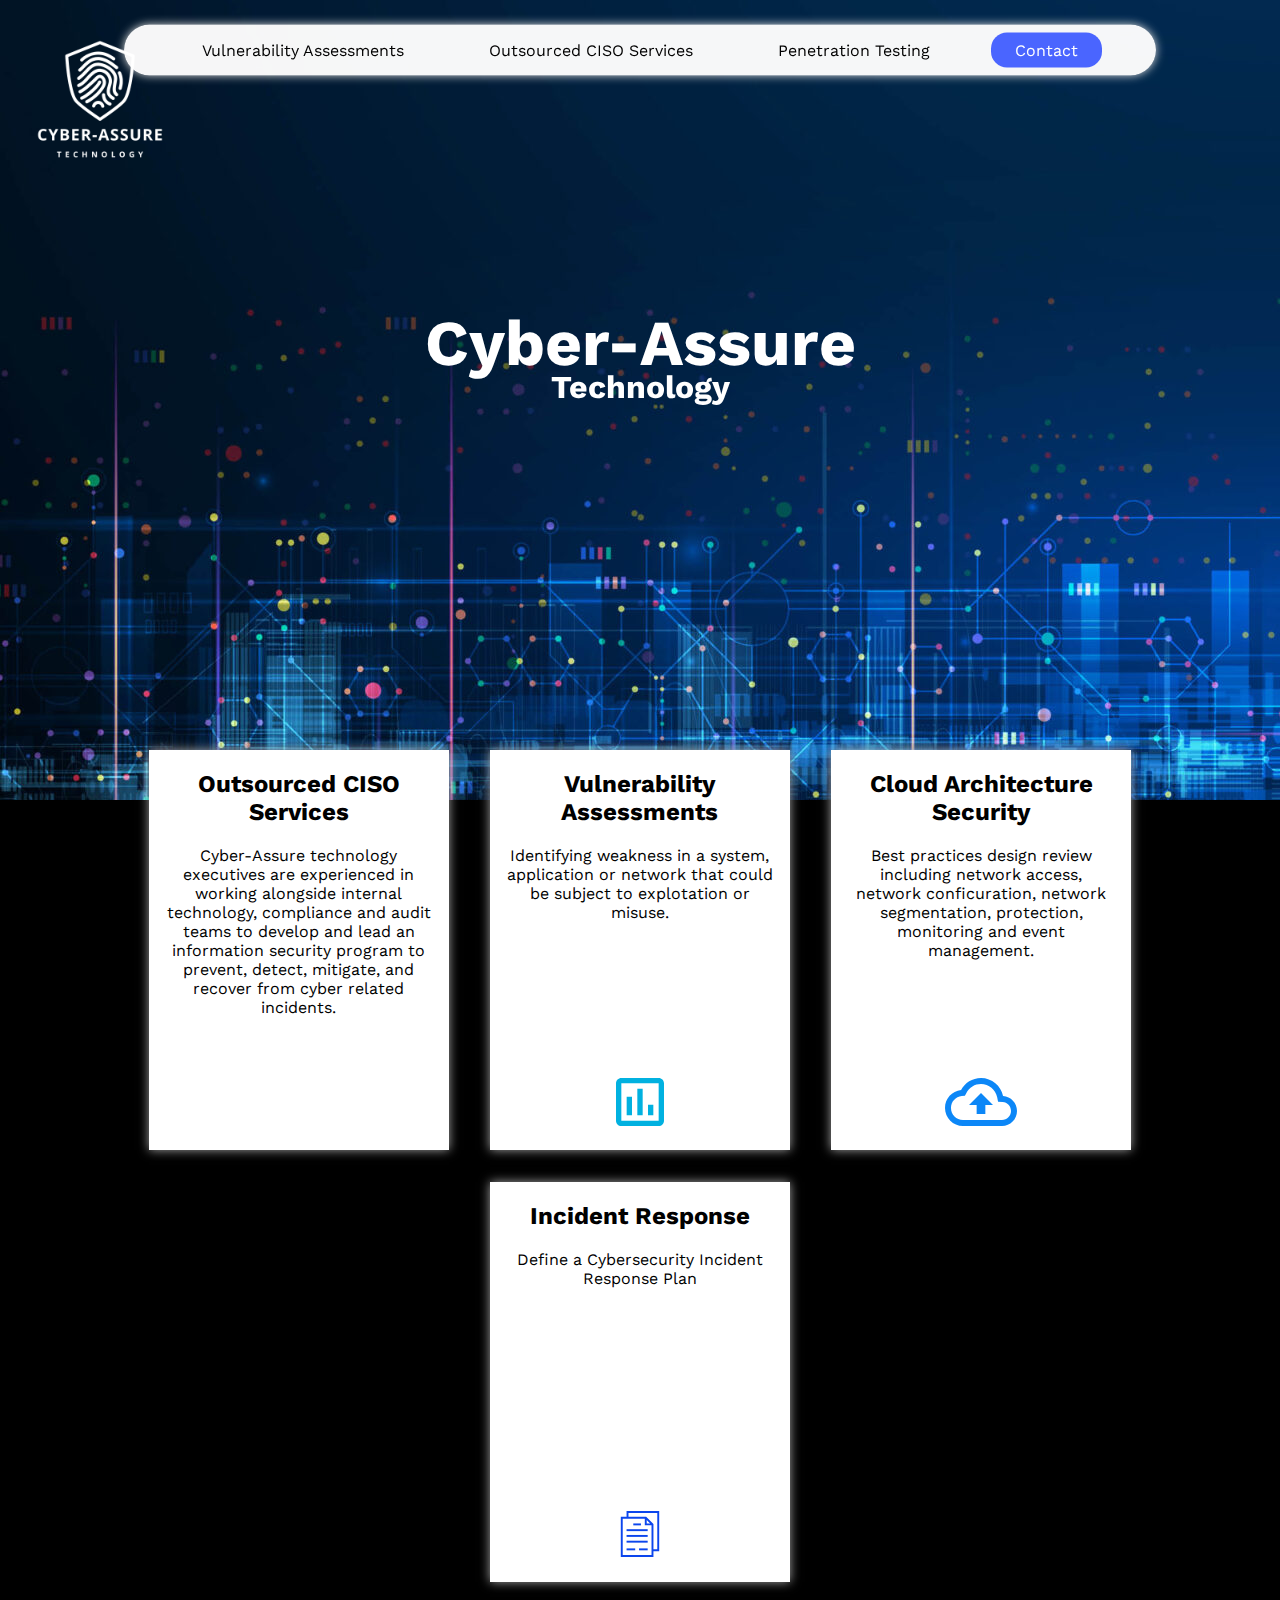
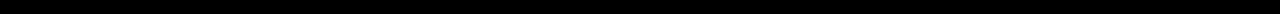
==== index.html @ 4eb6ff1c "commit" ====
<!DOCTYPE html>
<html>

<head>
    <meta charset="UTF-8">
    <title>Cyber-Assure</title>
    <link rel="stylesheet" href="css/stylesheet.css">
    <link rel="stylesheet" href="css/styles.css">

</head>


<body>
    <header>
        <nav>
            <li>Vulnerability Assessments</li>
            <li>Outsourced CISO Services</li>
            <li>Penetration Testing</li>
            <li class="colourButton">Contact</li>
        </nav>
    </header>

    <main>

        <div class="banner">
            <img id="logo" src="./images/calogo.png">
            <img src="./images/hero.jpg" alt="">
            <h1>Cyber-Assure</h1>
            <h2>Technology</h2>
        </div>

        <div class="cardsHolder">
            <div class="cards">

                <div class="card">
                    <div class="cardContent">
                        <h2>Outsourced CISO Services</h2>
                        <p>Cyber-Assure technology executives are experienced in working alongside internal
                            technology, compliance and audit teams to develop and
                            lead an information security program to prevent, detect, mitigate, and
                            recover from cyber related incidents.</p>
                    </div>
                </div>

                <div class="card">
                    <div class="cardContent">
                        <h2>Vulnerability Assessments</h2>
                        <p>Identifying weakness in a system,
                            application or network that could be subject
                            to explotation or misuse.</p>
                        <img src="./images/assessmentIcon.svg" alt="Assessment Icon">
                    </div>
                </div>

                <div class="card">
                    <div class="cardContent">
                        <h2>Cloud Architecture Security</h2>
                        <p>Best practices design review including network access, network conficuration,
                            network segmentation, protection, monitoring and event management.</p>
                        <img src="./images/cloudIcon.svg" alt="Assessment Icon">

                    </div>
                </div>

                <div class="card">
                    <div class="cardContent">
                        <h2>Incident Response</h2>
                        <p>Define a Cybersecurity Incident Response Plan </p>
                        <img src="./images/planIcon.svg">
                    </div>
                </div>

            </div>
        </div>
        </div>

    </main>

</body>


</html>
---- css/stylesheet.css ----
@import url('https://fonts.googleapis.com/css2?family=Work+Sans&display=swap');

body {
    font-family: 'Work Sans', sans-serif;
    margin: 0;
    width: 100%;
    background-color: black;
}

main{
    width: 100%;
}

header {
    width: 100%;
    text-align: center;
    position: fixed;
    top: 50px;
    left: 50%;
    transform: translate(-50%, -50%);
    z-index: 1;
}

header nav {
    margin: auto;
    width: 1000px;
    padding: 1em;
    border-radius: 2em;
    box-shadow: 0 0 10px #dadada;
    background-color: rgba(255, 255, 255, 0.965);
}

header nav li {
    list-style: none;
    display: inline;
    margin: 0 1em;
    padding: 0.5em 1.5em;
    border-radius: 1em;
}
---- css/styles.css ----
#logo {
    position: absolute;
    top: 0;
    left: 0;
    width: 200px;
    z-index: 1;
}

.colourButton {
    background-color: rgb(74, 101, 255);
    color: white;
}

.banner {
    height: 800px;
    width: 100%;
    overflow: hidden;
    position: relative;
    top: 0;
}

.banner picture {
    position: absolute;
    top: 0;
}

.banner h1 {
    z-index: 1;
    position: absolute;
    top: 300px;
    left: 50%;
    transform: translate(-50%, -50%);
    color: white;
    font-size: 4em;
}

.banner h2 {
    z-index: 1;
    position: absolute;
    top: 360px;
    left: 50%;
    transform: translate(-50%, -50%);
    color: white;
    font-size: 2em;
    letter-spacing: 0;
}

.cardsHolder {
    position: absolute;
    top: 750px;
    left: 0;
    width: 100%;
}

.cards {
    width: 80%;
    margin: auto;
    display: flex;
    flex-wrap: wrap;
}

.card {
    color: black;
    height: 400px;
    width: 300px;
    background-color: rgb(255, 255, 255);
    text-align: center;
    margin: auto;
    margin-bottom: 2em;
    box-shadow: 0 0 10px #a5a5a5;
    position: relative;
}

.cardContent {
    margin: 1em;
}

.cardContent img {
    height: 3em;
    position: absolute;
    bottom: 0;
    left: 50%;
    transform: translate(-50%, -50%);
}
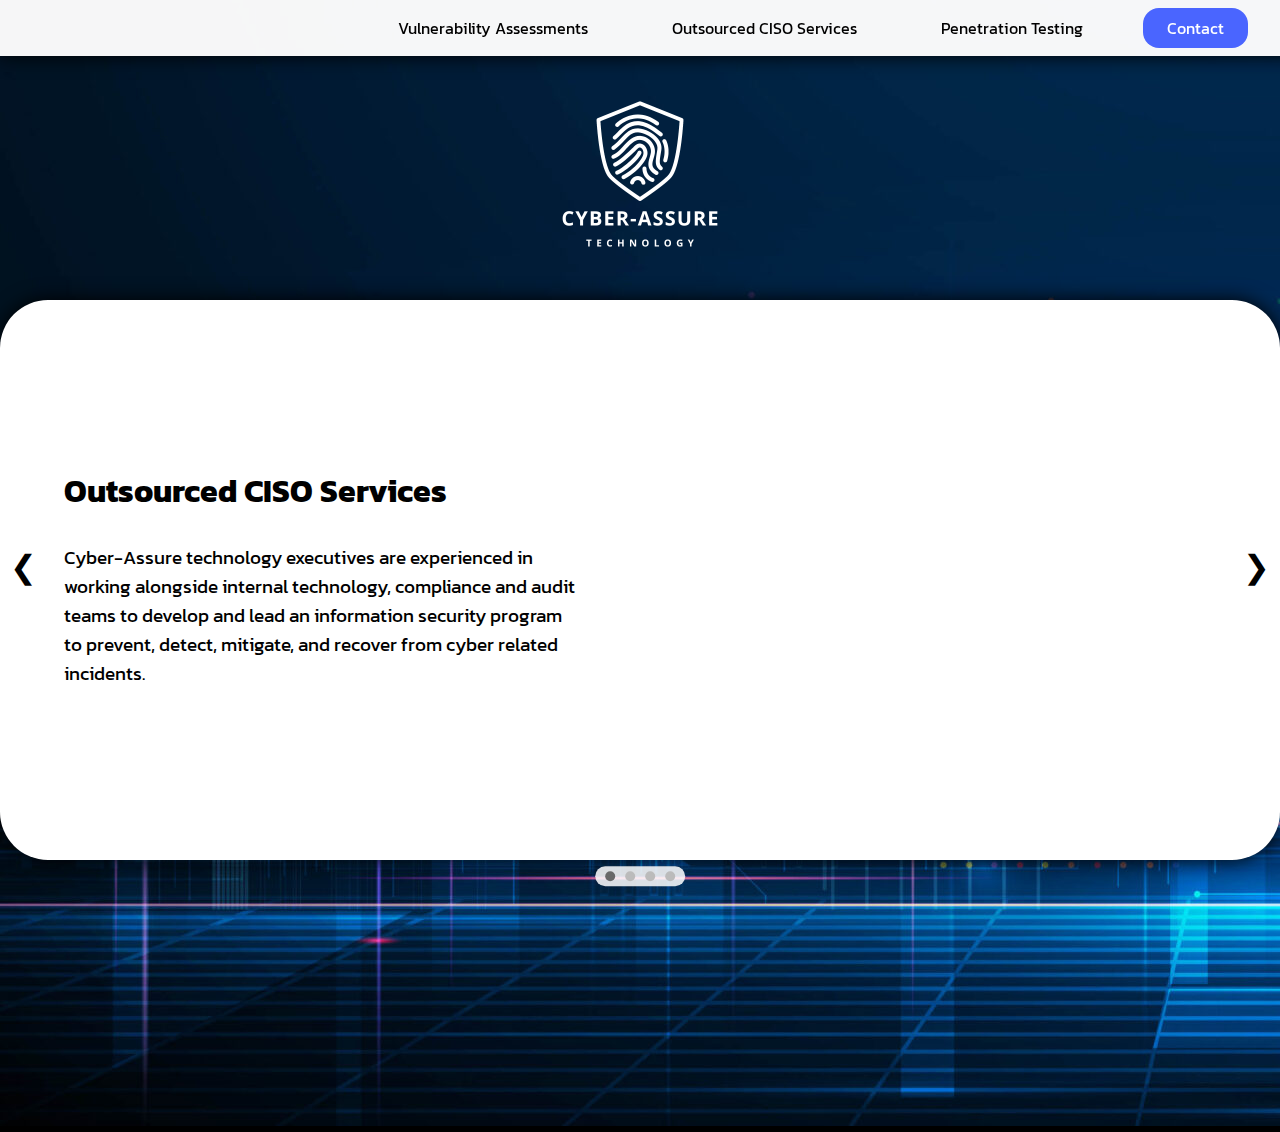
==== commit e08fad9a: "commit" ====
--- a/index.html
+++ b/index.html
@@ -25,38 +25,42 @@
         <div class="banner">
             <img id="logo" src="./images/calogo.png">
             <img src="./images/hero.jpg" alt="">
-            <h1>Cyber-Assure</h1>
-            <h2>Technology</h2>
         </div>
 
-        <div class="cardsHolder">
-            <div class="cards">
+        <div class="carosel">
+            <div class="cardsHolder">
+                <div class="card">
 
-                <div class="card">
                     <div class="cardContent">
-                        <h2>Outsourced CISO Services</h2>
-                        <p>Cyber-Assure technology executives are experienced in working alongside internal
-                            technology, compliance and audit teams to develop and
-                            lead an information security program to prevent, detect, mitigate, and
-                            recover from cyber related incidents.</p>
+                        <div class="text">
+                            <h2>Outsourced CISO Services</h2>
+                            <p>Cyber-Assure technology executives are experienced in working alongside internal
+                                technology, compliance and audit teams to develop and
+                                lead an information security program to prevent, detect, mitigate, and
+                                recover from cyber related incidents.</p>
+                        </div>
                     </div>
                 </div>
 
                 <div class="card">
                     <div class="cardContent">
-                        <h2>Vulnerability Assessments</h2>
-                        <p>Identifying weakness in a system,
-                            application or network that could be subject
-                            to explotation or misuse.</p>
+                        <div class="text">
+                            <h2>Vulnerability Assessments</h2>
+                            <p>Identifying weakness in a system,
+                                application or network that could be subject
+                                to explotation or misuse.</p>
+                        </div>
                         <img src="./images/assessmentIcon.svg" alt="Assessment Icon">
                     </div>
                 </div>
 
                 <div class="card">
                     <div class="cardContent">
-                        <h2>Cloud Architecture Security</h2>
-                        <p>Best practices design review including network access, network conficuration,
-                            network segmentation, protection, monitoring and event management.</p>
+                        <div class="text">
+                            <h2>Cloud Architecture Security</h2>
+                            <p>Best practices design review including network access, network conficuration,
+                                network segmentation, protection, monitoring and event management.</p>
+                        </div>
                         <img src="./images/cloudIcon.svg" alt="Assessment Icon">
 
                     </div>
@@ -64,18 +68,22 @@
 
                 <div class="card">
                     <div class="cardContent">
-                        <h2>Incident Response</h2>
-                        <p>Define a Cybersecurity Incident Response Plan </p>
+                        <div class="text">
+                            <h2>Incident Response</h2>
+                            <p>Define a Cybersecurity Incident Response Plan </p>
+                        </div>
                         <img src="./images/planIcon.svg">
                     </div>
                 </div>
+                <button onclick="changeCard(-1)" class="left">&#10094</button>
+                <button onclick="changeCard(1)" class="right">&#10095</button>
+                <div id="dots">
 
+                </div>
             </div>
         </div>
-        </div>
-
     </main>
-
+    <script src="./js/javascript.js"></script>
 </body>
 
 
--- a/css/stylesheet.css
+++ b/css/stylesheet.css
@@ -1,10 +1,11 @@
-@import url('https://fonts.googleapis.com/css2?family=Work+Sans&display=swap');
+@import url('https://fonts.googleapis.com/css2?family=Kanit&display=swap');
 
 body {
-    font-family: 'Work Sans', sans-serif;
+    font-family: 'Kanit', sans-serif;
     margin: 0;
     width: 100%;
     background-color: black;
+    overflow: hidden;
 }
 
 main{
@@ -13,20 +14,16 @@
 
 header {
     width: 100%;
-    text-align: center;
+    text-align: right;
     position: fixed;
-    top: 50px;
-    left: 50%;
-    transform: translate(-50%, -50%);
     z-index: 1;
 }
 
 header nav {
     margin: auto;
-    width: 1000px;
+    width: 100%;
     padding: 1em;
-    border-radius: 2em;
-    box-shadow: 0 0 10px #dadada;
+    box-shadow: 0 0 20px black;
     background-color: rgba(255, 255, 255, 0.965);
 }
 
--- a/css/styles.css
+++ b/css/styles.css
@@ -1,18 +1,20 @@
 #logo {
     position: absolute;
-    top: 0;
-    left: 0;
-    width: 200px;
+    top: 175px;
+    left: 50%;
+    transform: translate(-50%, -50%);
+    width: 250px;
     z-index: 1;
 }
 
 .colourButton {
     background-color: rgb(74, 101, 255);
     color: white;
+    margin-right: 3em;
 }
 
 .banner {
-    height: 800px;
+    height: 100%;
     width: 100%;
     overflow: hidden;
     position: relative;
@@ -45,40 +47,109 @@
     letter-spacing: 0;
 }
 
-.cardsHolder {
+.carosel {
     position: absolute;
-    top: 750px;
+    top: 300px;
     left: 0;
     width: 100%;
 }
 
-.cards {
-    width: 80%;
+.cardsHolder {
+    height: 35em;
+    width: 100%;
     margin: auto;
-    display: flex;
-    flex-wrap: wrap;
+    position: relative;
+}
+
+.carosel button {
+    position: absolute;
+    top: 30%;
+    padding: 80px 10px;
+    background-color: inherit;
+    border: 0;
+    transition: 0.1s;
+    font-size: 2em;
+}
+
+.carosel button:hover {
+    background-color: rgba(187, 187, 187, 0.5);
+}
+.carosel button:active {
+    background-color: rgba(105, 105, 105, 0.5);
+}
+
+.carosel button.left {
+    left: 0;
+}
+
+.carosel button.right {
+    right: 0;
 }
 
 .card {
     color: black;
-    height: 400px;
-    width: 300px;
     background-color: rgb(255, 255, 255);
-    text-align: center;
     margin: auto;
-    margin-bottom: 2em;
-    box-shadow: 0 0 10px #a5a5a5;
+    position: absolute;
+    width: 100%;
+    height: 100%;
+    transition: 1.5s;
+    opacity: 0;
+    border-radius: 3em;
+    box-shadow: 0 0 20px black;
+}
+
+.cardContent {
+    width: 100%;
+    height: 100%;
+    display: flex;
+}
+.cardContent .text {
+    width: 40%;
+    margin-left: 4em;
     position: relative;
 }
 
-.cardContent {
-    margin: 1em;
+.cardContent .text h2 {
+    position: absolute;
+    top: 25%;
+    font-size: 2em;
 }
 
-.cardContent img {
-    height: 3em;
+.cardContent .text p {
     position: absolute;
-    bottom: 0;
+    top: 40%;
+    font-size: 1.2em;
+}
+
+
+.cardContent img{
+    width: 40%;
+    margin: auto;
+    
+}
+.carosel #dots {
+    color: white;
+    display: flex;
+    background-color: rgba(255, 255, 255, 0.854);
+    padding: 0.3em;
+    border-radius: 2em;
+    width: 5em;
+    margin: auto;
+    position: absolute;
     left: 50%;
     transform: translate(-50%, -50%);
-}+    top: 36em;
+}
+
+.carosel .dot {
+    height: 10px;
+    width: 10px;
+    background-color: rgb(187, 187, 187);
+    border-radius: 50%;
+    display: inline-block;
+    margin: 0 0.5em;
+    transition: 1s;
+    margin: auto;
+  }
+
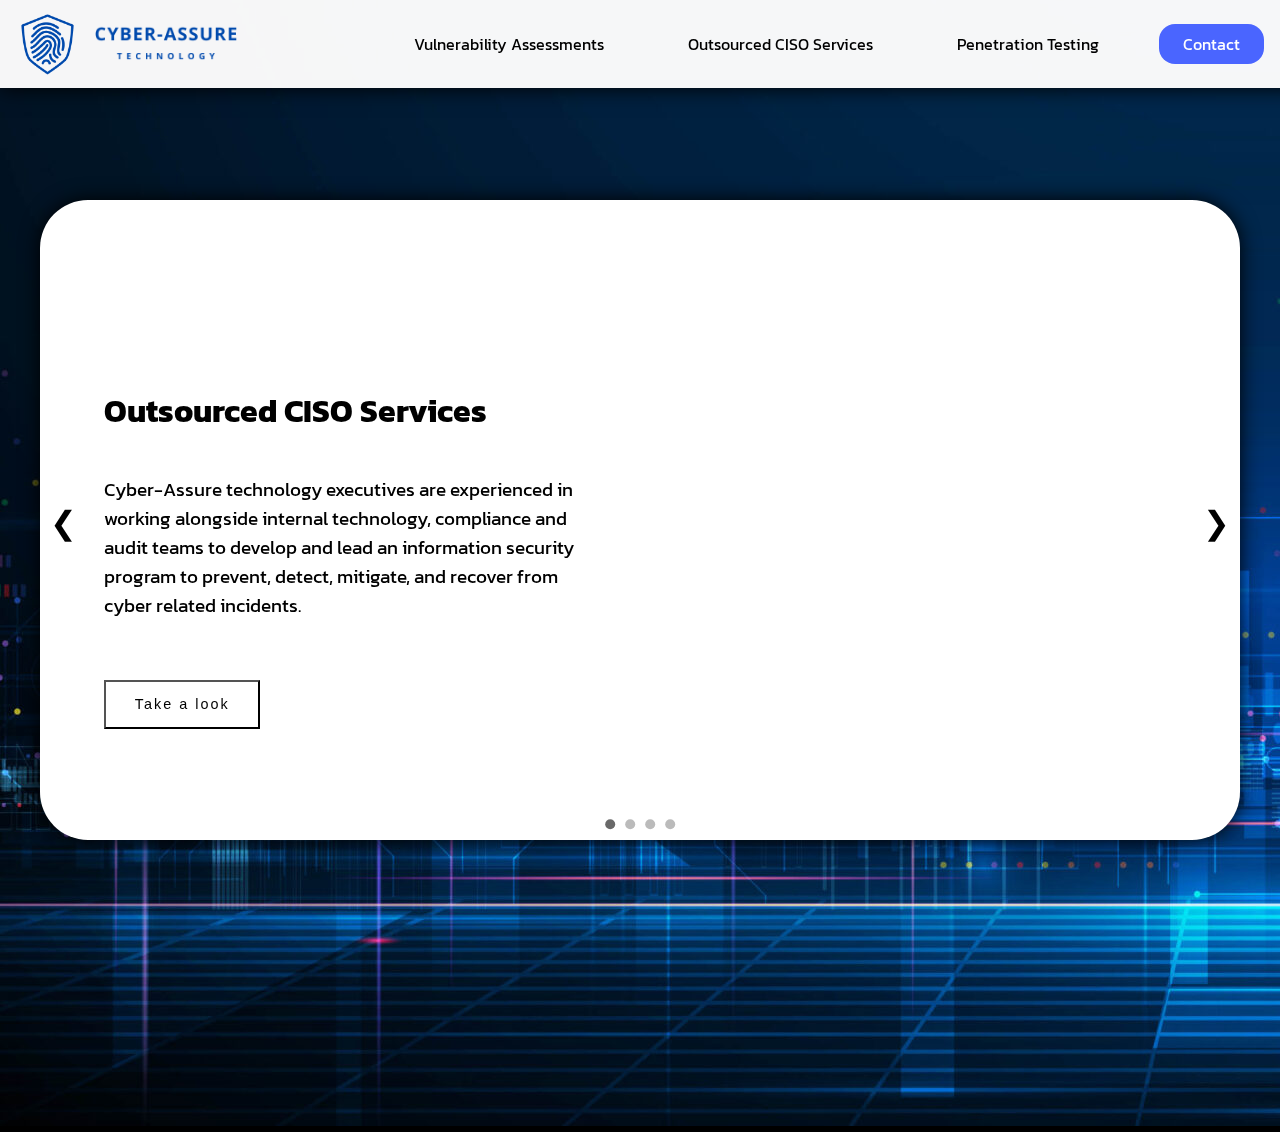
==== commit f0e598a1: "commit" ====
--- a/index.html
+++ b/index.html
@@ -16,14 +16,15 @@
             <li>Vulnerability Assessments</li>
             <li>Outsourced CISO Services</li>
             <li>Penetration Testing</li>
-            <li class="colourButton">Contact</li>
+            <li class="contactButton">Contact</li>
         </nav>
     </header>
 
     <main>
 
         <div class="banner">
-            <img id="logo" src="./images/calogo.png">
+            <img id="logoFingerprint" src="./images/cyber-ASSURE fingerprint.png">
+            <img id="logoText" src="./images/cyber-ASSURE text.png">
             <img src="./images/hero.jpg" alt="">
         </div>
 
@@ -38,6 +39,7 @@
                                 technology, compliance and audit teams to develop and
                                 lead an information security program to prevent, detect, mitigate, and
                                 recover from cyber related incidents.</p>
+                            <button>Take a look</button>
                         </div>
                     </div>
                 </div>
@@ -49,6 +51,7 @@
                             <p>Identifying weakness in a system,
                                 application or network that could be subject
                                 to explotation or misuse.</p>
+                            <button>Take a look</button>
                         </div>
                         <img src="./images/assessmentIcon.svg" alt="Assessment Icon">
                     </div>
@@ -60,6 +63,7 @@
                             <h2>Cloud Architecture Security</h2>
                             <p>Best practices design review including network access, network conficuration,
                                 network segmentation, protection, monitoring and event management.</p>
+                            <button>Take a look</button>
                         </div>
                         <img src="./images/cloudIcon.svg" alt="Assessment Icon">
 
@@ -71,6 +75,7 @@
                         <div class="text">
                             <h2>Incident Response</h2>
                             <p>Define a Cybersecurity Incident Response Plan </p>
+                            <button>Take a look</button>
                         </div>
                         <img src="./images/planIcon.svg">
                     </div>
--- a/css/stylesheet.css
+++ b/css/stylesheet.css
@@ -22,7 +22,7 @@
 header nav {
     margin: auto;
     width: 100%;
-    padding: 1em;
+    padding: 2em;
     box-shadow: 0 0 20px black;
     background-color: rgba(255, 255, 255, 0.965);
 }
--- a/css/styles.css
+++ b/css/styles.css
@@ -1,13 +1,21 @@
-#logo {
+#logoFingerprint, #logoText {
     position: absolute;
-    top: 175px;
-    left: 50%;
-    transform: translate(-50%, -50%);
-    width: 250px;
+    top: 5px;
     z-index: 1;
 }
 
-.colourButton {
+#logoFingerprint {
+    left: 10px;
+    width: 75px;
+}
+
+#logoText {
+    left: 95px;
+    width: 150px;
+    top: 25px
+}
+
+.contactButton {
     background-color: rgb(74, 101, 255);
     color: white;
     margin-right: 3em;
@@ -49,21 +57,23 @@
 
 .carosel {
     position: absolute;
-    top: 300px;
+    top: 200px;
     left: 0;
     width: 100%;
 }
 
 .cardsHolder {
-    height: 35em;
+    height: 40em;
     width: 100%;
+    max-width: 1200px;
     margin: auto;
     position: relative;
 }
 
-.carosel button {
+.carosel .left, .right {
+    z-index: 1;
     position: absolute;
-    top: 30%;
+    top: 35%;
     padding: 80px 10px;
     background-color: inherit;
     border: 0;
@@ -104,6 +114,7 @@
     height: 100%;
     display: flex;
 }
+
 .cardContent .text {
     width: 40%;
     margin-left: 4em;
@@ -122,16 +133,30 @@
     font-size: 1.2em;
 }
 
+.cardContent .text button {
+    position: absolute;
+    top: 75%;
+    padding: 1em 2em;
+    background-color: inherit;
+    letter-spacing: 2px;
+    font-size: 0.9em;
+}
+
+
+.cardContent .text button:hover {
+    background-color: rgb(74, 101, 255);
+    color: white;
+    cursor: pointer;
+}
 
 .cardContent img{
-    width: 40%;
+    width: 20%;
     margin: auto;
     
 }
 .carosel #dots {
     color: white;
     display: flex;
-    background-color: rgba(255, 255, 255, 0.854);
     padding: 0.3em;
     border-radius: 2em;
     width: 5em;
@@ -139,7 +164,8 @@
     position: absolute;
     left: 50%;
     transform: translate(-50%, -50%);
-    top: 36em;
+    top: 39em;
+    z-index: 1;
 }
 
 .carosel .dot {
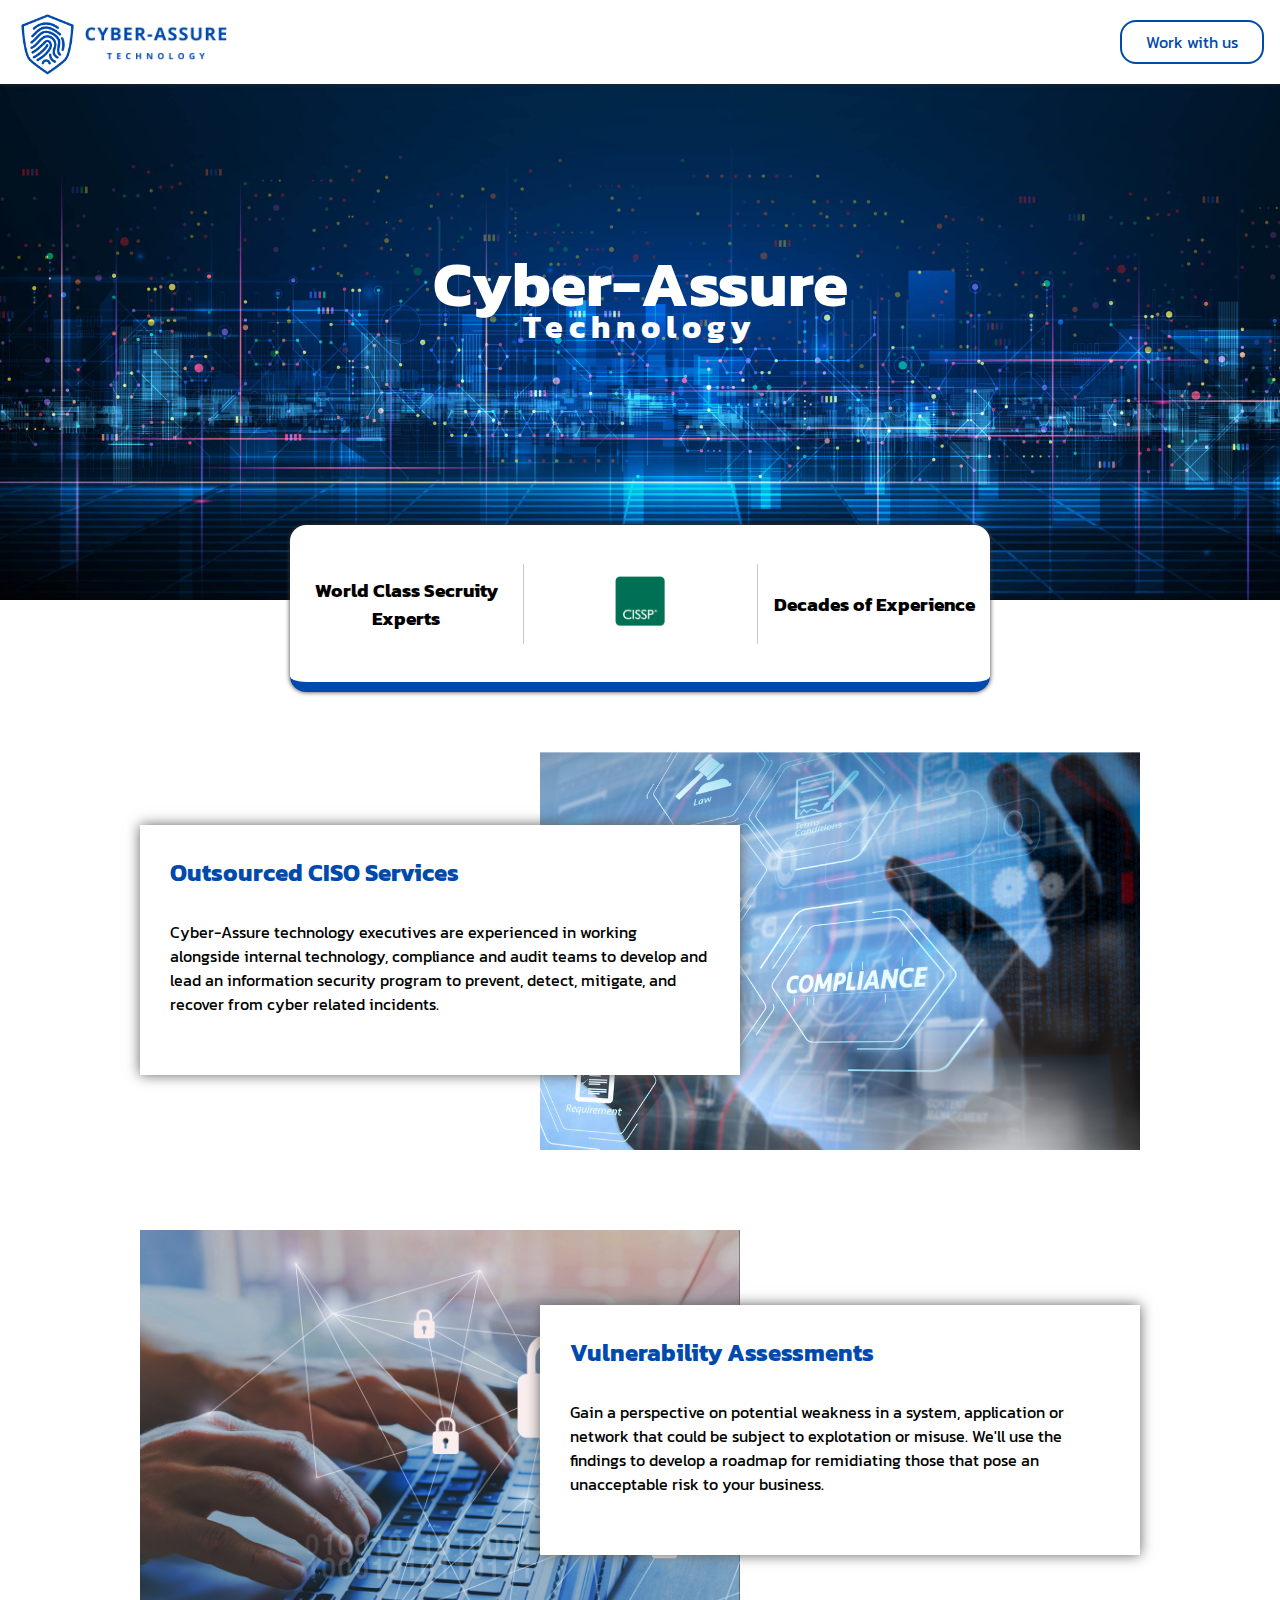
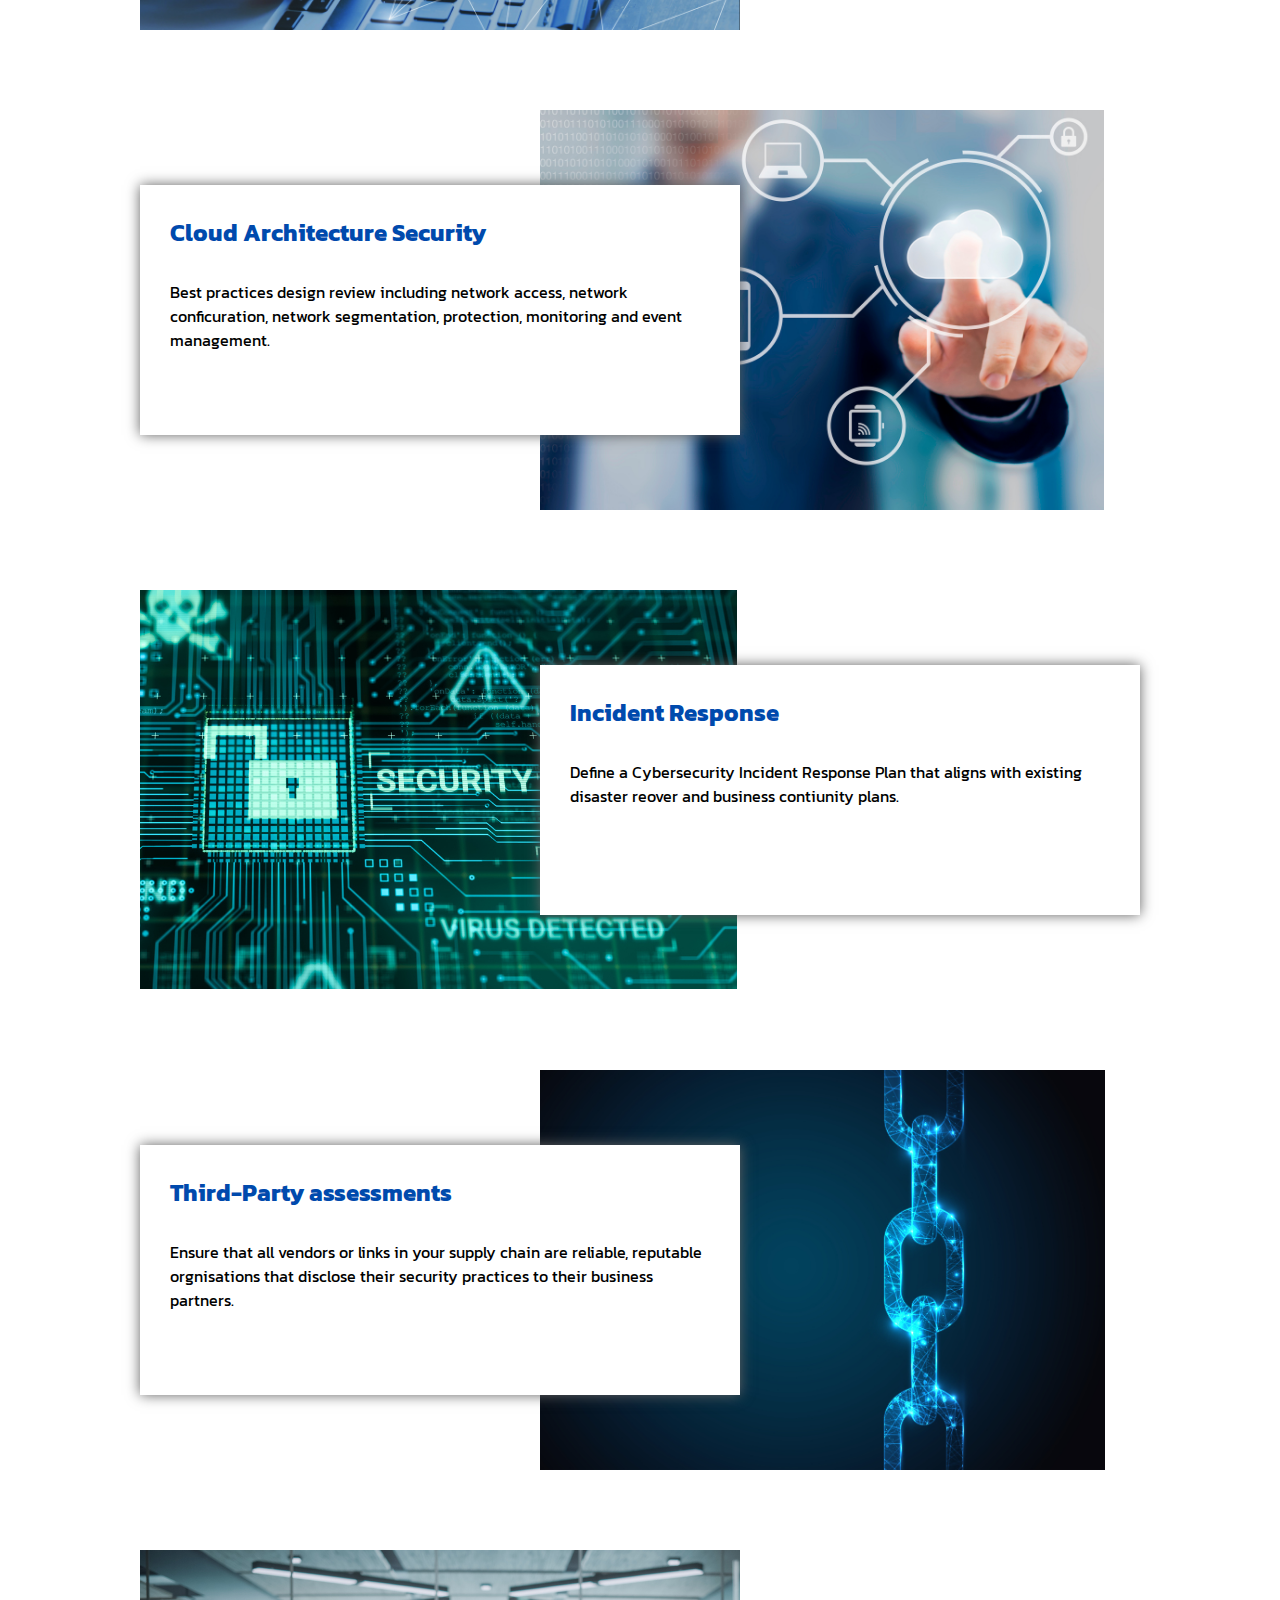
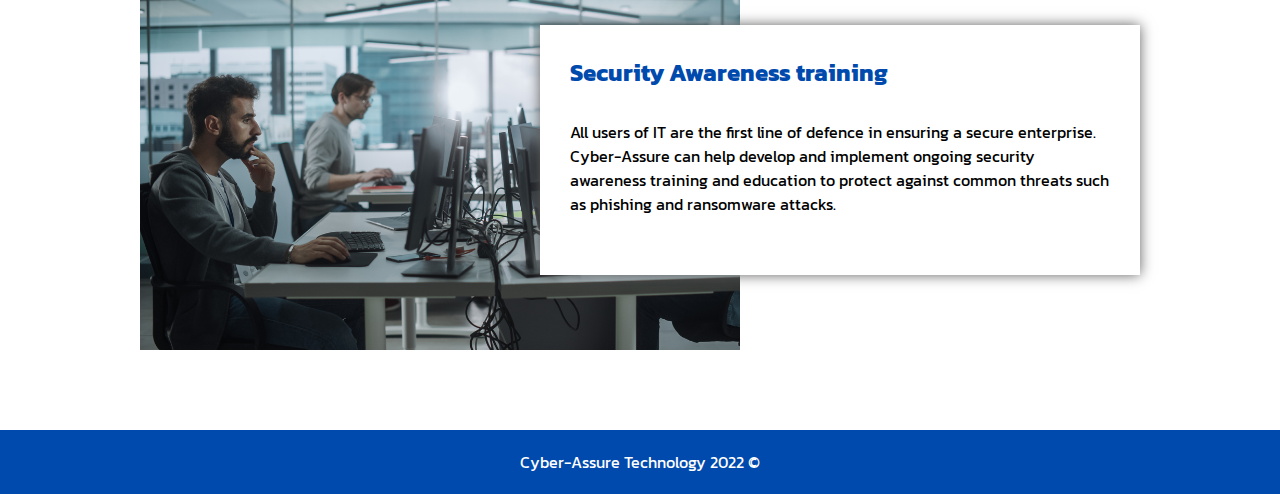
==== commit 724890b0: "commit" ====
--- a/index.html
+++ b/index.html
@@ -3,92 +3,144 @@
 
 <head>
     <meta charset="UTF-8">
-    <title>Cyber-Assure</title>
+    <title>Cyber-Assure Technology</title>
     <link rel="stylesheet" href="css/stylesheet.css">
     <link rel="stylesheet" href="css/styles.css">
-
+    <meta name="viewport" content="width=device-width, initial-scale=1.0">
 </head>
 
 
 <body>
     <header>
-        <nav>
-            <li>Vulnerability Assessments</li>
-            <li>Outsourced CISO Services</li>
-            <li>Penetration Testing</li>
-            <li class="contactButton">Contact</li>
+        <nav id="siteNav">
+            <li class="contactButton"><a href="contact.html">Work with us</a></li>
         </nav>
+        <a href="index.html"><img id="logoFingerprint" src="./images/logos/cyber-ASSURE fingerprint blue.png"></a>
+        <a href="index.html"><img id="logoText" src="./images/logos/cyber-ASSURE text blue.png"></a>
     </header>
 
     <main>
 
         <div class="banner">
-            <img id="logoFingerprint" src="./images/cyber-ASSURE fingerprint.png">
-            <img id="logoText" src="./images/cyber-ASSURE text.png">
-            <img src="./images/hero.jpg" alt="">
+            <img src="./images/hero.jpg">
+            <h1>Cyber-Assure</h1>
+            <h2>Technology</h2>   
+
+      
         </div>
+        
+           <div class="qualifications">
+                <div class="qual"><h3>World Class Secruity Experts</h2></div>
+                <div class="borderLine"></div>
+                <div class="qual">
+                    <img src="./images/logos/isc2_cissp2.png">
+                </div>  
+                <div class="borderLine"></div>
+                <div class="qual"><h3>Decades of Experience</h2></div>
+              
+            </div>
 
-        <div class="carosel">
-            <div class="cardsHolder">
-                <div class="card">
+        <div class="cardsHolder">
+            <div class="card">
 
-                    <div class="cardContent">
-                        <div class="text">
-                            <h2>Outsourced CISO Services</h2>
-                            <p>Cyber-Assure technology executives are experienced in working alongside internal
-                                technology, compliance and audit teams to develop and
-                                lead an information security program to prevent, detect, mitigate, and
-                                recover from cyber related incidents.</p>
-                            <button>Take a look</button>
-                        </div>
+                <div class="cardContent">
+                    <div class="textLeft">
+                        <h2>Outsourced CISO Services</h2>
+                        <p>Cyber-Assure technology executives are experienced in working alongside internal
+                            technology, compliance and audit teams to develop and
+                            lead an information security program to prevent, detect, mitigate, and
+                            recover from cyber related incidents.</p>
+                        <!-- <nav><a href="./index.html">Take a look</a></nav> -->
+                    </div>
+                    <div class="imgHolderRight">
+                        <img src="./images/OutsourceCISO.jpg">
                     </div>
                 </div>
+            </div>
 
-                <div class="card">
-                    <div class="cardContent">
-                        <div class="text">
-                            <h2>Vulnerability Assessments</h2>
-                            <p>Identifying weakness in a system,
-                                application or network that could be subject
-                                to explotation or misuse.</p>
-                            <button>Take a look</button>
-                        </div>
-                        <img src="./images/assessmentIcon.svg" alt="Assessment Icon">
+            <div class="card">
+                <div class="cardContent">
+                    <div class="textRight">
+                        <h2>Vulnerability Assessments</h2>
+                        <p>Gain a perspective on potential weakness in a system, application or network that could be
+                            subject
+                            to explotation or misuse. We'll use the findings to develop a roadmap for remidiating those
+                            that
+                            pose an unacceptable risk to your business. </p>
+                        <!-- <nav><a href="./index.html">Take a look</a></nav> -->
+                    </div>
+                    <div class="imgHolderLeft">
+                        <img src="./images/VunrabilityAssessments.jpg" alt="Assessment Icon">
                     </div>
                 </div>
+            </div>
 
-                <div class="card">
-                    <div class="cardContent">
-                        <div class="text">
-                            <h2>Cloud Architecture Security</h2>
-                            <p>Best practices design review including network access, network conficuration,
-                                network segmentation, protection, monitoring and event management.</p>
-                            <button>Take a look</button>
-                        </div>
-                        <img src="./images/cloudIcon.svg" alt="Assessment Icon">
+            <div class="card">
+                <div class="cardContent">
+                    <div class="textLeft">
+                        <h2>Cloud Architecture Security</h2>
+                        <p>Best practices design review including network access, network conficuration,
+                            network segmentation, protection, monitoring and event management.</p>
+                        <!-- <nav><a href="./index.html">Take a look</a></nav> -->
+                    </div>
+                    <div class="imgHolderRight">
+                        <img src="./images/CloudSecurity.jpg" alt="Assessment Icon">
+                    </div>
 
+
+                </div>
+            </div>
+
+            <div class="card">
+                <div class="cardContent">
+                    <div class="textRight">
+                        <h2>Incident Response</h2>
+                        <p>Define a Cybersecurity Incident Response Plan that aligns with existing
+                            disaster reover and business contiunity plans.</p>
+                        <!-- <nav><a href="./index.html">Take a look</a></nav> -->
                     </div>
+                    <div class="imgHolderLeft">
+                        <img src="./images/IncidentResponse.jpg">
+                    </div>
+
                 </div>
+            </div>
 
-                <div class="card">
-                    <div class="cardContent">
-                        <div class="text">
-                            <h2>Incident Response</h2>
-                            <p>Define a Cybersecurity Incident Response Plan </p>
-                            <button>Take a look</button>
-                        </div>
-                        <img src="./images/planIcon.svg">
+            <div class="card">
+                <div class="cardContent">
+                    <div class="textLeft">
+                        <h2>Third-Party assessments</h2>
+                        <p>Ensure that all vendors or links in your supply chain are reliable,
+                            reputable orgnisations that disclose their security practices to their business partners.
+                        </p>
+                        <!-- <nav><a href="./index.html">Take a look</a></nav> -->
                     </div>
+                    <div class="imgHolderRight">
+
+                        <img src="./images/ThirdParty.jpg">
+                    </div>
+
                 </div>
-                <button onclick="changeCard(-1)" class="left">&#10094</button>
-                <button onclick="changeCard(1)" class="right">&#10095</button>
-                <div id="dots">
+            </div>
 
+            <div class="card">
+                <div class="cardContent">
+                    <div class="textRight">
+                        <h2>Security Awareness training</h2>
+                        <p>All users of IT are the first line of defence in ensuring a secure enterprise.
+                            Cyber-Assure can help develop and implement ongoing security awareness training and
+                            education to protect against common threats such as phishing and ransomware attacks.</p>
+                        <!-- <nav><a href="./index.html">Take a look</a></nav> -->
+                    </div>
+                    <div class="imgHolderLeft">
+                        <img src="./images/SecurityAwareness.jpg">
+                    </div>
                 </div>
             </div>
         </div>
     </main>
-    <script src="./js/javascript.js"></script>
+<footer>Cyber-Assure Technology 2022 &copy </footer>
+    
 </body>
 
 
--- a/css/stylesheet.css
+++ b/css/stylesheet.css
@@ -1,30 +1,36 @@
 @import url('https://fonts.googleapis.com/css2?family=Kanit&display=swap');
+
+html{
+    margin: 0;
+    overflow-x: hidden;
+}
 
 body {
     font-family: 'Kanit', sans-serif;
     margin: 0;
     width: 100%;
-    background-color: black;
-    overflow: hidden;
+    height: 100%;
+    background-color: rgb(255, 255, 255);
 }
 
 main{
-    width: 100%;
+    width: 100%;   
 }
 
 header {
     width: 100%;
     text-align: right;
     position: fixed;
-    z-index: 1;
+    top: 0;
+    z-index: 2;
+    background-color: white;
+    color: #004AAD;
 }
 
 header nav {
-    margin: auto;
     width: 100%;
-    padding: 2em;
-    box-shadow: 0 0 20px black;
-    background-color: rgba(255, 255, 255, 0.965);
+    box-shadow: 0 0 5px rgb(41, 41, 41);
+    padding: 30px 0;
 }
 
 header nav li {
@@ -35,3 +41,23 @@
     border-radius: 1em;
 }
 
+nav a {
+    color: inherit;
+    text-decoration: none; 
+    position: relative;
+}
+
+nav a:after {
+    content: "";
+    position: absolute;
+    height: 3px;
+    width: 0;
+    left: 0;
+    bottom: -10px;
+    transition: 0.3s;
+    background-color: #004AAD;
+}
+
+ nav a:hover:after { 
+    width: 100%
+}
--- a/css/styles.css
+++ b/css/styles.css
@@ -1,7 +1,12 @@
-#logoFingerprint, #logoText {
+#logoFingerprint,
+#logoText {
     position: absolute;
     top: 5px;
     z-index: 1;
+}
+
+#navButton {
+    display: none;
 }
 
 #logoFingerprint {
@@ -10,172 +15,306 @@
 }
 
 #logoText {
-    left: 95px;
+    left: 85px;
     width: 150px;
     top: 25px
 }
 
 .contactButton {
-    background-color: rgb(74, 101, 255);
+    background-color: white;
+    color: #004AAD;
+    border: 2px solid #004AAD;
+    transition: 0.5s;
+}
+
+.contactButton:hover {
+    background-color: #004AAD;
     color: white;
-    margin-right: 3em;
+    cursor: pointer;
+}
+
+.contactButton a::after {
+    height: 0;
+    width: 0;
+    left: 0;
+    bottom: 0;
 }
 
 .banner {
+    height: 600px;
+    width: 100%;
+    overflow: hidden;
+    top: 50px;
+}
+
+.banner img {
     height: 100%;
-    width: 100%;
-    overflow: hidden;
-    position: relative;
-    top: 0;
-}
-
-.banner picture {
-    position: absolute;
-    top: 0;
-}
+    min-width: 100%;
+}
+
 
 .banner h1 {
+    z-index: 1;
+    position: absolute;
+    top: 240px;
+    left: 50%;
+    transform: translate(-50%, -50%);
+    color: white;
+    font-size: 4em;
+    text-align: center;
+    width: 100%;
+}
+
+.banner h2 {
     z-index: 1;
     position: absolute;
     top: 300px;
     left: 50%;
     transform: translate(-50%, -50%);
     color: white;
-    font-size: 4em;
-}
-
-.banner h2 {
-    z-index: 1;
-    position: absolute;
-    top: 360px;
+    font-size: 2em;
+    letter-spacing: 6px;
+    text-align: center;
+    width: 100%;
+}
+
+.qualifications {
+    width: 700px;
+    border-radius: 1em;
+    box-shadow: 0 0 5px rgb(55, 55, 55);
+    position: absolute;
+    top: 525px;
     left: 50%;
-    transform: translate(-50%, -50%);
+    transform: translate(-50%);
+    display: flex;
+    background-color: white;
+    text-align: center;
+    z-index: 1;
+    border-bottom: #004AAD 10px solid;
+}
+
+.qual {
+    width: 33%;
+    margin: auto;
+    padding: 2em 0;
+}
+
+.qual img {
+    width: 50px;
+}
+
+.borderLine {
+    border-right: 1px solid rgb(199, 199, 199);
+    height: 5em;
+    margin: auto;
+}
+
+.cardsHolder {
+    position: relative;
+    width: 70%;
+    min-width: 1200px;
+    margin: auto;
+    margin-top: 150px;
+}
+
+.card {
+    height: 400px;
+    overflow: hidden;
+    margin: 5em;
+    padding: 0 20px
+}
+
+.cardContent {
+    position: relative;
+    width: 100%;
+    height: 100%;
+}
+
+.cardContent .textLeft,
+.cardsHolder .textRight {
+    position: absolute;
+    background-color: white;
+    z-index: 1;
+    width: 60%;
+    margin: 75px 0;
+    height: 250px;
+    box-shadow: 0 0 0.8em rgb(98, 98, 98);
+}
+
+.cardsHolder .textLeft {
+    left: 0;
+}
+
+.cardsHolder .textRight {
+    right: 0;
+}
+
+.cardContent h2,
+.cardContent p {
+    margin: 30px;
+    padding: 0;
+}
+
+.cardContent h2 {
+    color: #004AAD;
+}
+
+.cardContent .imgHolderRight,
+.cardsHolder .imgHolderLeft {
+    position: absolute;
+    overflow: hidden;
+    top: 0;
+    width: 60%;
+    height: 100%;
+}
+
+.cardsHolder .imgHolderLeft {
+    left: 0;
+}
+
+.cardContent .imgHolderRight {
+    right: 0;
+}
+
+.imgHolderRight img,
+.imgHolderLeft img {
+    height: 100%;
+}
+
+footer {
+    width: 100%;
+    background-color: #004AAD;
+    padding: 20px 0;
     color: white;
-    font-size: 2em;
-    letter-spacing: 0;
-}
-
-.carosel {
-    position: absolute;
-    top: 200px;
-    left: 0;
-    width: 100%;
-}
-
-.cardsHolder {
-    height: 40em;
-    width: 100%;
-    max-width: 1200px;
-    margin: auto;
-    position: relative;
-}
-
-.carosel .left, .right {
-    z-index: 1;
-    position: absolute;
-    top: 35%;
-    padding: 80px 10px;
-    background-color: inherit;
-    border: 0;
-    transition: 0.1s;
-    font-size: 2em;
-}
-
-.carosel button:hover {
-    background-color: rgba(187, 187, 187, 0.5);
-}
-.carosel button:active {
-    background-color: rgba(105, 105, 105, 0.5);
-}
-
-.carosel button.left {
-    left: 0;
-}
-
-.carosel button.right {
-    right: 0;
-}
-
-.card {
-    color: black;
-    background-color: rgb(255, 255, 255);
-    margin: auto;
-    position: absolute;
-    width: 100%;
-    height: 100%;
-    transition: 1.5s;
-    opacity: 0;
-    border-radius: 3em;
-    box-shadow: 0 0 20px black;
-}
-
-.cardContent {
-    width: 100%;
-    height: 100%;
-    display: flex;
-}
-
-.cardContent .text {
-    width: 40%;
-    margin-left: 4em;
-    position: relative;
-}
-
-.cardContent .text h2 {
-    position: absolute;
-    top: 25%;
-    font-size: 2em;
-}
-
-.cardContent .text p {
-    position: absolute;
-    top: 40%;
-    font-size: 1.2em;
-}
-
-.cardContent .text button {
-    position: absolute;
-    top: 75%;
-    padding: 1em 2em;
-    background-color: inherit;
-    letter-spacing: 2px;
-    font-size: 0.9em;
-}
-
-
-.cardContent .text button:hover {
-    background-color: rgb(74, 101, 255);
-    color: white;
-    cursor: pointer;
-}
-
-.cardContent img{
-    width: 20%;
-    margin: auto;
+    text-align: center;
+}
+
+
+@media screen and (max-width: 1200px) {
+    header nav {
+        padding: 20px;
+    }
+
+    #logoFingerprint,
+    #logoText {
+        position: absolute;
+        top: 0;
+        z-index: 1;
+    }
+
+    #logoFingerprint {
+        left: 5px;
+        width: 50px;
+        top: 5px;
+    }
     
-}
-.carosel #dots {
-    color: white;
-    display: flex;
-    padding: 0.3em;
-    border-radius: 2em;
-    width: 5em;
-    margin: auto;
-    position: absolute;
-    left: 50%;
-    transform: translate(-50%, -50%);
-    top: 39em;
-    z-index: 1;
-}
-
-.carosel .dot {
-    height: 10px;
-    width: 10px;
-    background-color: rgb(187, 187, 187);
-    border-radius: 50%;
-    display: inline-block;
-    margin: 0 0.5em;
-    transition: 1s;
-    margin: auto;
-  }
-
+    #logoText {
+        left: 55px;
+        width: 120px;
+        top: 17px
+    }
+
+    .contactButton {
+        background-color: white;
+        color: #004AAD;
+        border: 2px solid #004AAD;
+        margin-right: 30px;
+        font-size: 1em;
+    }
+
+    .banner {
+        height: 400px;
+    }
+
+    .banner h1 {
+        font-size: 3em;
+        top: 150px
+    }
+
+    .banner h2 {
+        font-size: 1.5em;
+        top: 200px;
+    }
+
+    .qualifications {
+        width: 250px;
+        top: 280px;
+        font-size: 0.8em;
+        height: auto;
+        display: block;
+    }
+
+    .qual {
+        padding: 1em 0;
+        width: 100%;
+    }
+
+    .borderLine {
+        border: none;
+        border-top: 1px solid rgb(199, 199, 199);
+        height: 1px;
+        width: 50%
+    }
+
+    .cardsHolder {
+        width: 100%;
+        min-width: 0;
+        margin-top: 140px;
+    }
+
+    .card {
+        margin: 0;
+        height: 500px;
+        width: 100%;
+        padding: 1.5em 0;
+        height: auto;
+    }
+
+    .cardContent {
+        width: 90%;
+        margin: auto;
+        box-shadow: 0 0 15px rgb(239, 239, 239);
+    }
+
+    .cardContent h2,
+    .cardContent p {
+        padding: 20px;
+        margin: 0;
+    }
+
+    .cardContent .textLeft,
+    .cardsHolder .textRight {
+        position: relative;
+        width: 100%;
+        margin: 0;
+        box-shadow: 0 0 0 rgb(98, 98, 98);
+        height: auto;
+    }
+
+    .cardContent .imgHolderRight,
+    .cardsHolder .imgHolderLeft {
+        position: relative;
+        width: 100%;
+        margin: auto;
+        height: 400px;
+        bottom: 0;
+    }
+
+    .imgHolderRight img,
+    .imgHolderLeft img {
+        width: 100%;
+        height: auto;
+        position: absolute;
+        bottom: 0;
+        left: 0;
+    }
+}
+
+
+@media screen and (max-width: 800px) {
+
+    .cardContent .imgHolderRight,
+    .cardsHolder .imgHolderLeft {
+        height: 200px;
+    }
+}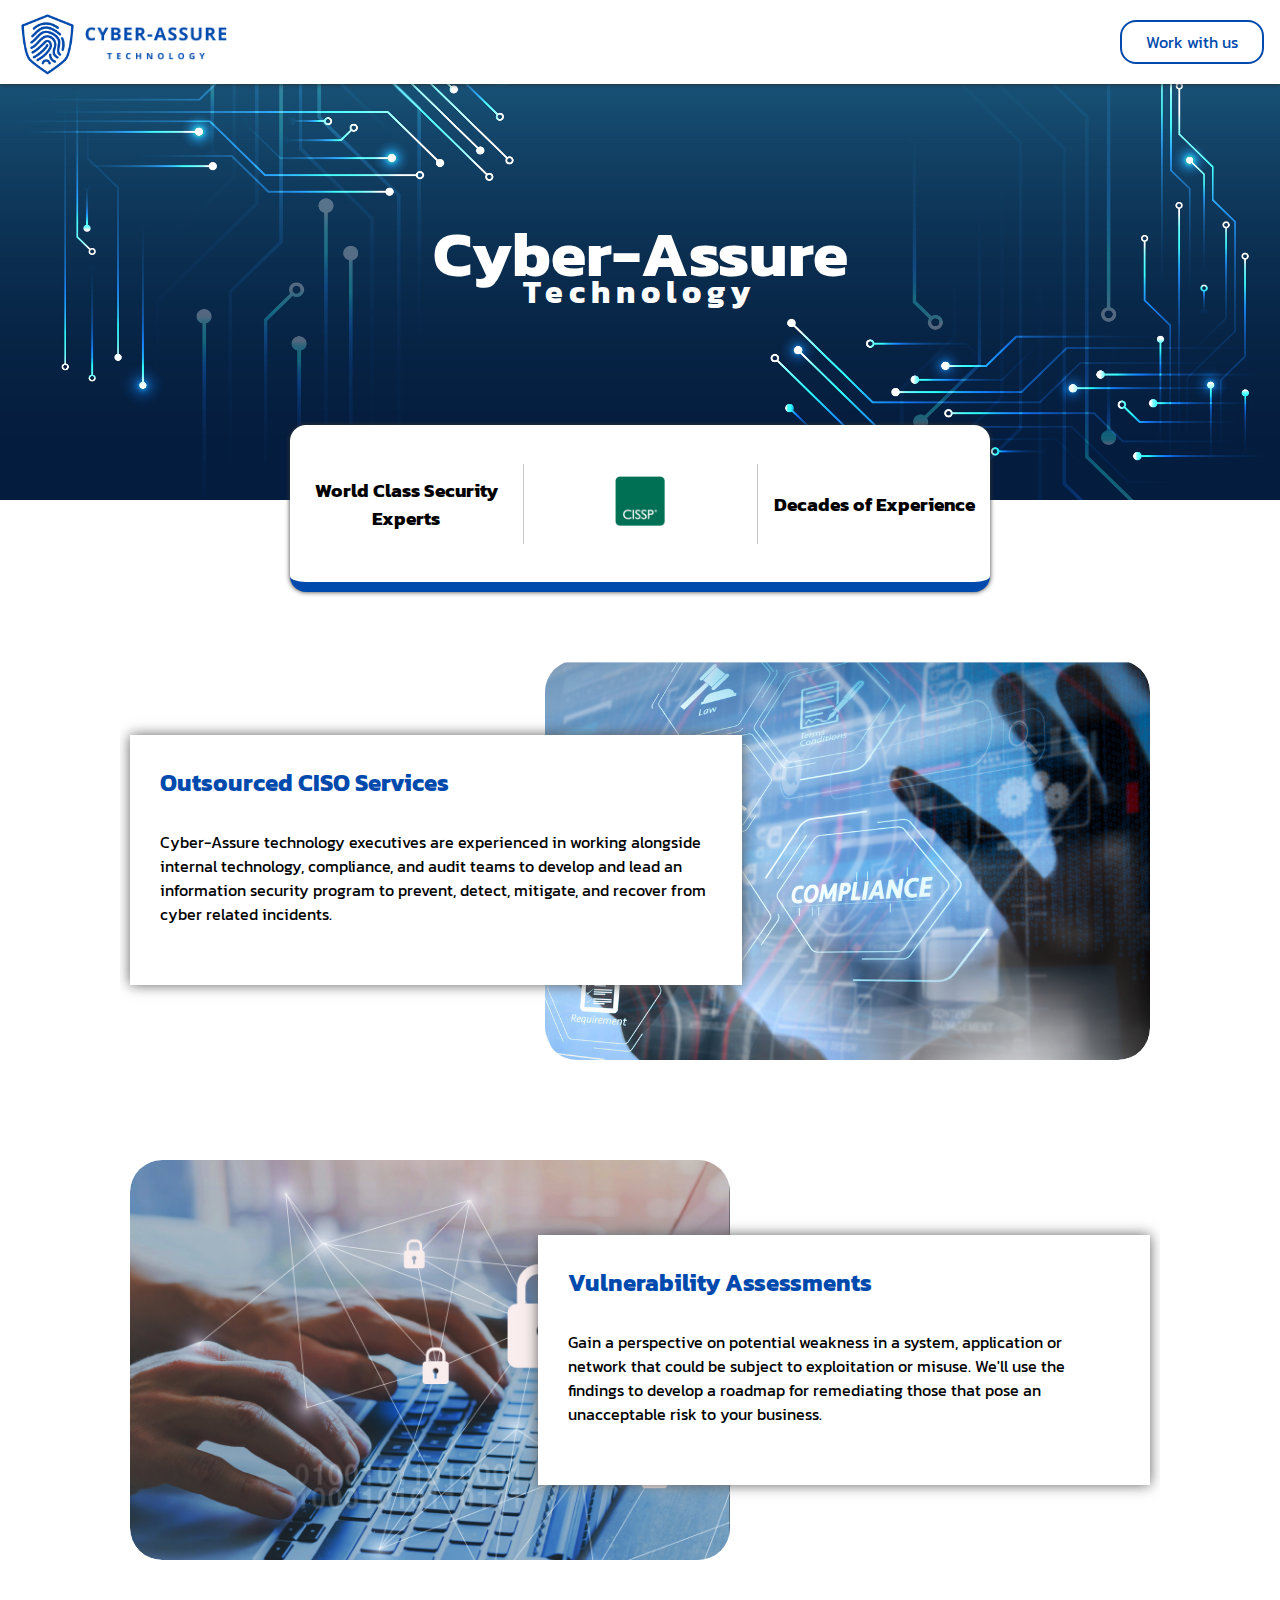
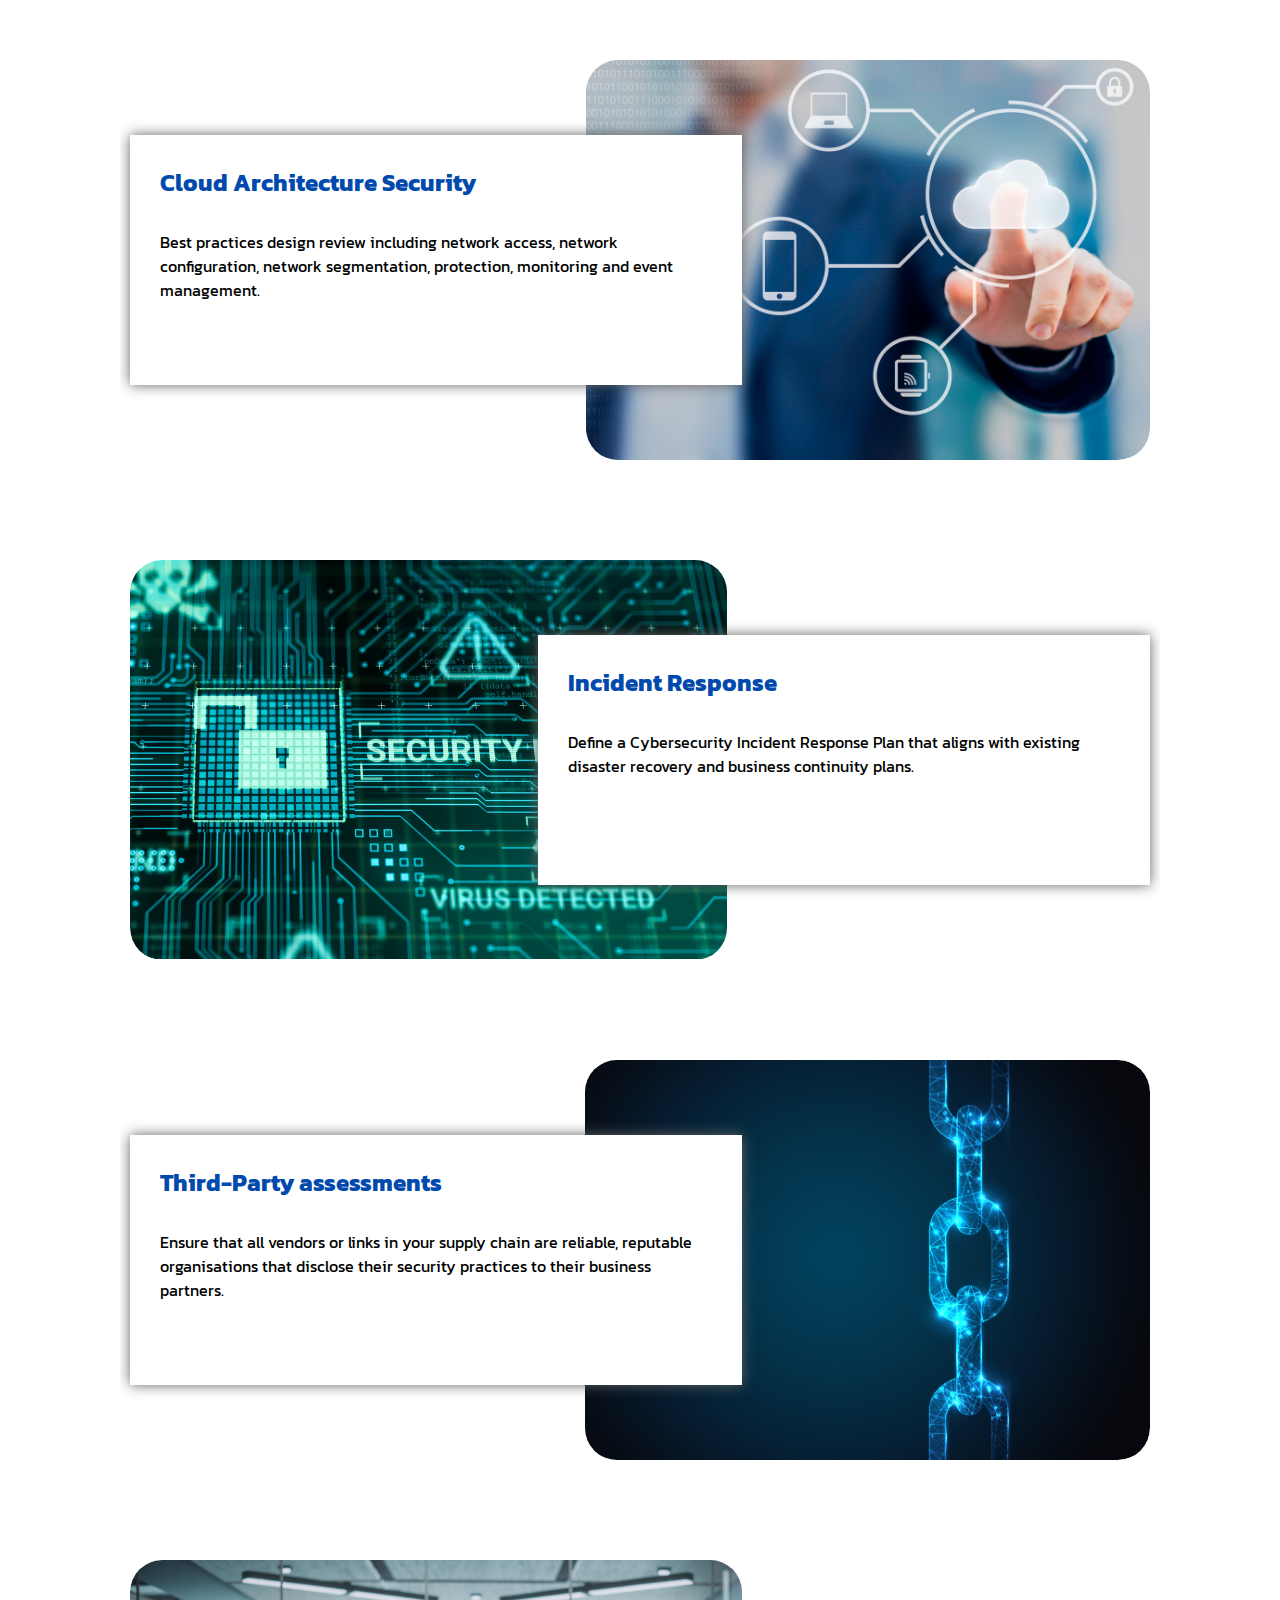
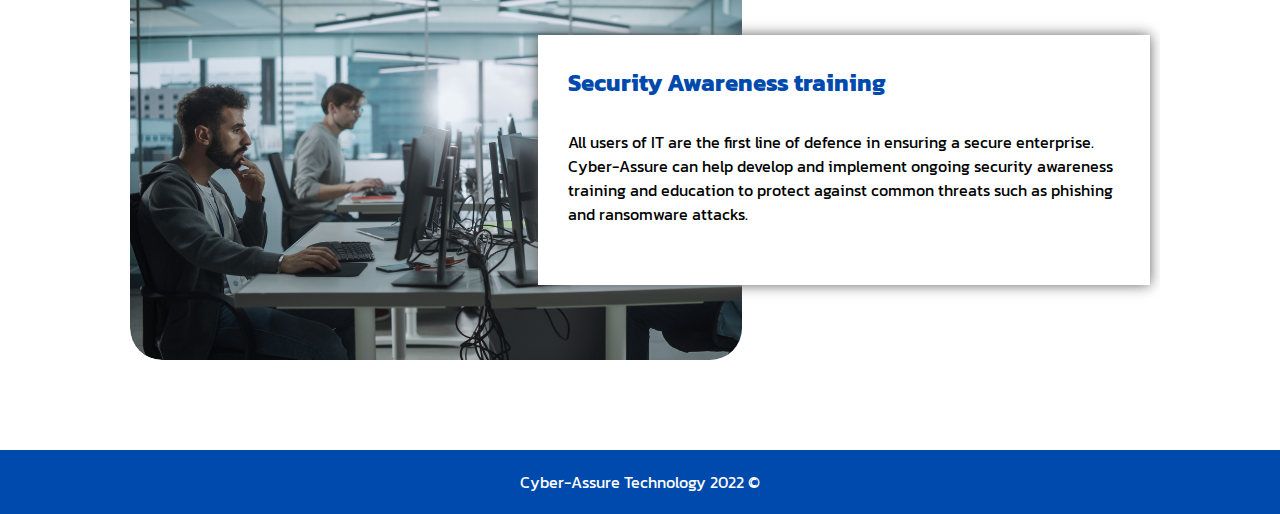
==== commit 31f01bc6: "commit" ====
--- a/index.html
+++ b/index.html
@@ -4,11 +4,11 @@
 <head>
     <meta charset="UTF-8">
     <title>Cyber-Assure Technology</title>
+    <link rel="icon" type="image/x-icon" href="/images/favicon.ico">
     <link rel="stylesheet" href="css/stylesheet.css">
     <link rel="stylesheet" href="css/styles.css">
     <meta name="viewport" content="width=device-width, initial-scale=1.0">
 </head>
-
 
 <body>
     <header>
@@ -30,7 +30,7 @@
         </div>
         
            <div class="qualifications">
-                <div class="qual"><h3>World Class Secruity Experts</h2></div>
+                <div class="qual"><h3>World Class Security Experts</h2></div>
                 <div class="borderLine"></div>
                 <div class="qual">
                     <img src="./images/logos/isc2_cissp2.png">
@@ -47,7 +47,7 @@
                     <div class="textLeft">
                         <h2>Outsourced CISO Services</h2>
                         <p>Cyber-Assure technology executives are experienced in working alongside internal
-                            technology, compliance and audit teams to develop and
+                            technology, compliance, and audit teams to develop and
                             lead an information security program to prevent, detect, mitigate, and
                             recover from cyber related incidents.</p>
                         <!-- <nav><a href="./index.html">Take a look</a></nav> -->
@@ -64,7 +64,7 @@
                         <h2>Vulnerability Assessments</h2>
                         <p>Gain a perspective on potential weakness in a system, application or network that could be
                             subject
-                            to explotation or misuse. We'll use the findings to develop a roadmap for remidiating those
+                            to exploitation or misuse. We'll use the findings to develop a roadmap for remediating those
                             that
                             pose an unacceptable risk to your business. </p>
                         <!-- <nav><a href="./index.html">Take a look</a></nav> -->
@@ -79,14 +79,13 @@
                 <div class="cardContent">
                     <div class="textLeft">
                         <h2>Cloud Architecture Security</h2>
-                        <p>Best practices design review including network access, network conficuration,
+                        <p>Best practices design review including network access, network configuration,
                             network segmentation, protection, monitoring and event management.</p>
                         <!-- <nav><a href="./index.html">Take a look</a></nav> -->
                     </div>
                     <div class="imgHolderRight">
                         <img src="./images/CloudSecurity.jpg" alt="Assessment Icon">
                     </div>
-
 
                 </div>
             </div>
@@ -96,7 +95,7 @@
                     <div class="textRight">
                         <h2>Incident Response</h2>
                         <p>Define a Cybersecurity Incident Response Plan that aligns with existing
-                            disaster reover and business contiunity plans.</p>
+                            disaster recovery and business continuity plans.</p>
                         <!-- <nav><a href="./index.html">Take a look</a></nav> -->
                     </div>
                     <div class="imgHolderLeft">
@@ -111,7 +110,7 @@
                     <div class="textLeft">
                         <h2>Third-Party assessments</h2>
                         <p>Ensure that all vendors or links in your supply chain are reliable,
-                            reputable orgnisations that disclose their security practices to their business partners.
+                            reputable organisations that disclose their security practices to their business partners.
                         </p>
                         <!-- <nav><a href="./index.html">Take a look</a></nav> -->
                     </div>
@@ -119,7 +118,7 @@
 
                         <img src="./images/ThirdParty.jpg">
                     </div>
-
+	
                 </div>
             </div>
 
@@ -143,5 +142,5 @@
     
 </body>
 
+</html>
 
-</html>--- a/css/styles.css
+++ b/css/styles.css
@@ -41,7 +41,7 @@
 }
 
 .banner {
-    height: 600px;
+    height: 500px;
     width: 100%;
     overflow: hidden;
     top: 50px;
@@ -56,7 +56,7 @@
 .banner h1 {
     z-index: 1;
     position: absolute;
-    top: 240px;
+    top: 210px;
     left: 50%;
     transform: translate(-50%, -50%);
     color: white;
@@ -68,7 +68,7 @@
 .banner h2 {
     z-index: 1;
     position: absolute;
-    top: 300px;
+    top: 265px;
     left: 50%;
     transform: translate(-50%, -50%);
     color: white;
@@ -76,6 +76,18 @@
     letter-spacing: 6px;
     text-align: center;
     width: 100%;
+}
+
+.banner p {
+    z-index: 1;
+    position: absolute;
+    top: 380px;
+    left: 50%;
+    transform: translate(-50%, -50%);
+    color: white;
+    text-align: center;
+    width: 100%;
+    font-size: 1.5em;
 }
 
 .qualifications {
@@ -83,7 +95,7 @@
     border-radius: 1em;
     box-shadow: 0 0 5px rgb(55, 55, 55);
     position: absolute;
-    top: 525px;
+    top: 425px;
     left: 50%;
     transform: translate(-50%);
     display: flex;
@@ -121,7 +133,7 @@
     height: 400px;
     overflow: hidden;
     margin: 5em;
-    padding: 0 20px
+    padding: 10px;
 }
 
 .cardContent {
@@ -162,10 +174,12 @@
 .cardContent .imgHolderRight,
 .cardsHolder .imgHolderLeft {
     position: absolute;
-    overflow: hidden;
     top: 0;
     width: 60%;
     height: 100%;
+    overflow: hidden;
+    border-radius: 2em;
+
 }
 
 .cardsHolder .imgHolderLeft {
@@ -179,6 +193,12 @@
 .imgHolderRight img,
 .imgHolderLeft img {
     height: 100%;
+    border-radius: 2em;
+}
+
+.imgHolderRight img {
+    right: 0;
+    float: right;
 }
 
 footer {
@@ -264,7 +284,6 @@
 
     .card {
         margin: 0;
-        height: 500px;
         width: 100%;
         padding: 1.5em 0;
         height: auto;
@@ -274,6 +293,8 @@
         width: 90%;
         margin: auto;
         box-shadow: 0 0 15px rgb(239, 239, 239);
+        text-align: center;
+        border-radius: 2em;
     }
 
     .cardContent h2,
@@ -282,6 +303,15 @@
         margin: 0;
     }
 
+    .cardContent h2 {
+        font-size: 1.7em;
+        padding-bottom: 10px;
+    }
+
+    .cardContent p {
+        font-size: 1.2em;
+    }
+
     .cardContent .textLeft,
     .cardsHolder .textRight {
         position: relative;
@@ -298,6 +328,8 @@
         margin: auto;
         height: 400px;
         bottom: 0;
+        border-radius: 2em;
+        margin-top: 10px;
     }
 
     .imgHolderRight img,
@@ -305,8 +337,9 @@
         width: 100%;
         height: auto;
         position: absolute;
-        bottom: 0;
+        top: 0;
         left: 0;
+        border-radius: 2em;
     }
 }
 
@@ -315,6 +348,6 @@
 
     .cardContent .imgHolderRight,
     .cardsHolder .imgHolderLeft {
-        height: 200px;
+        height: 190px;
     }
 }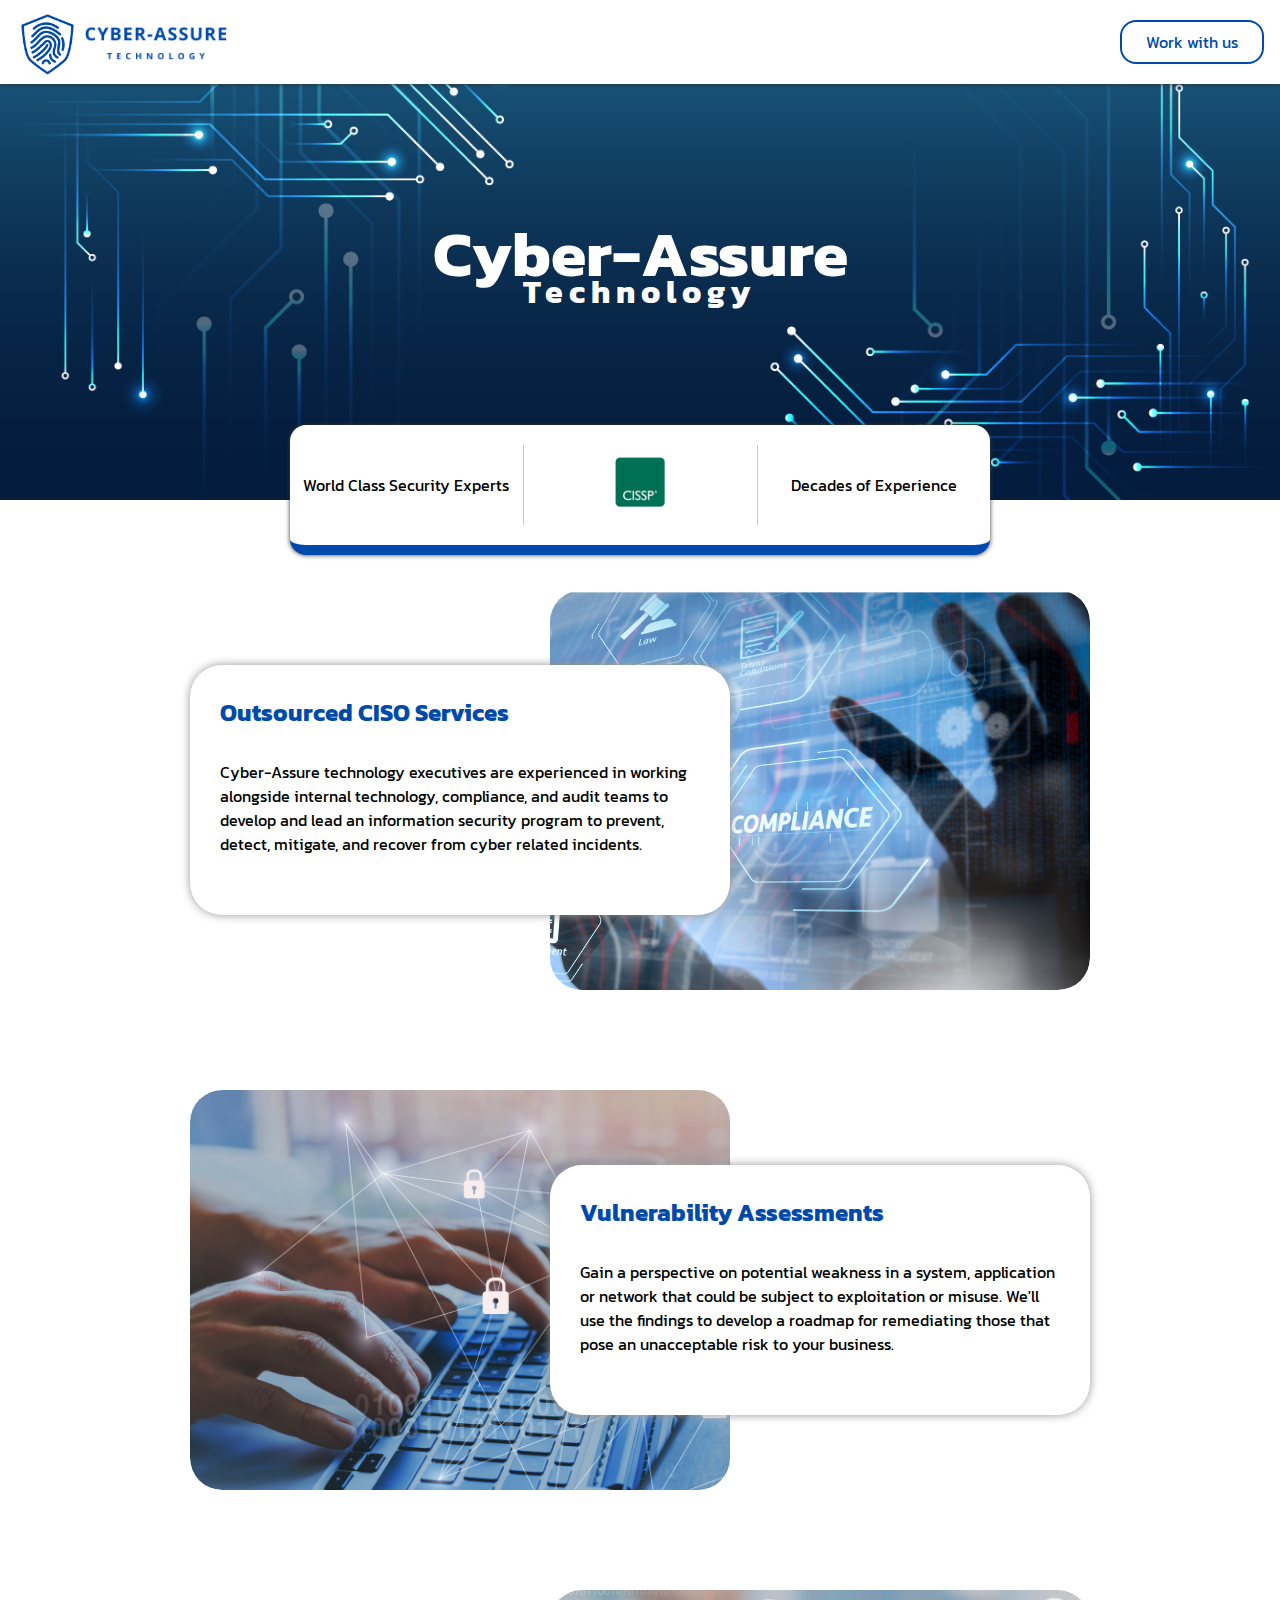
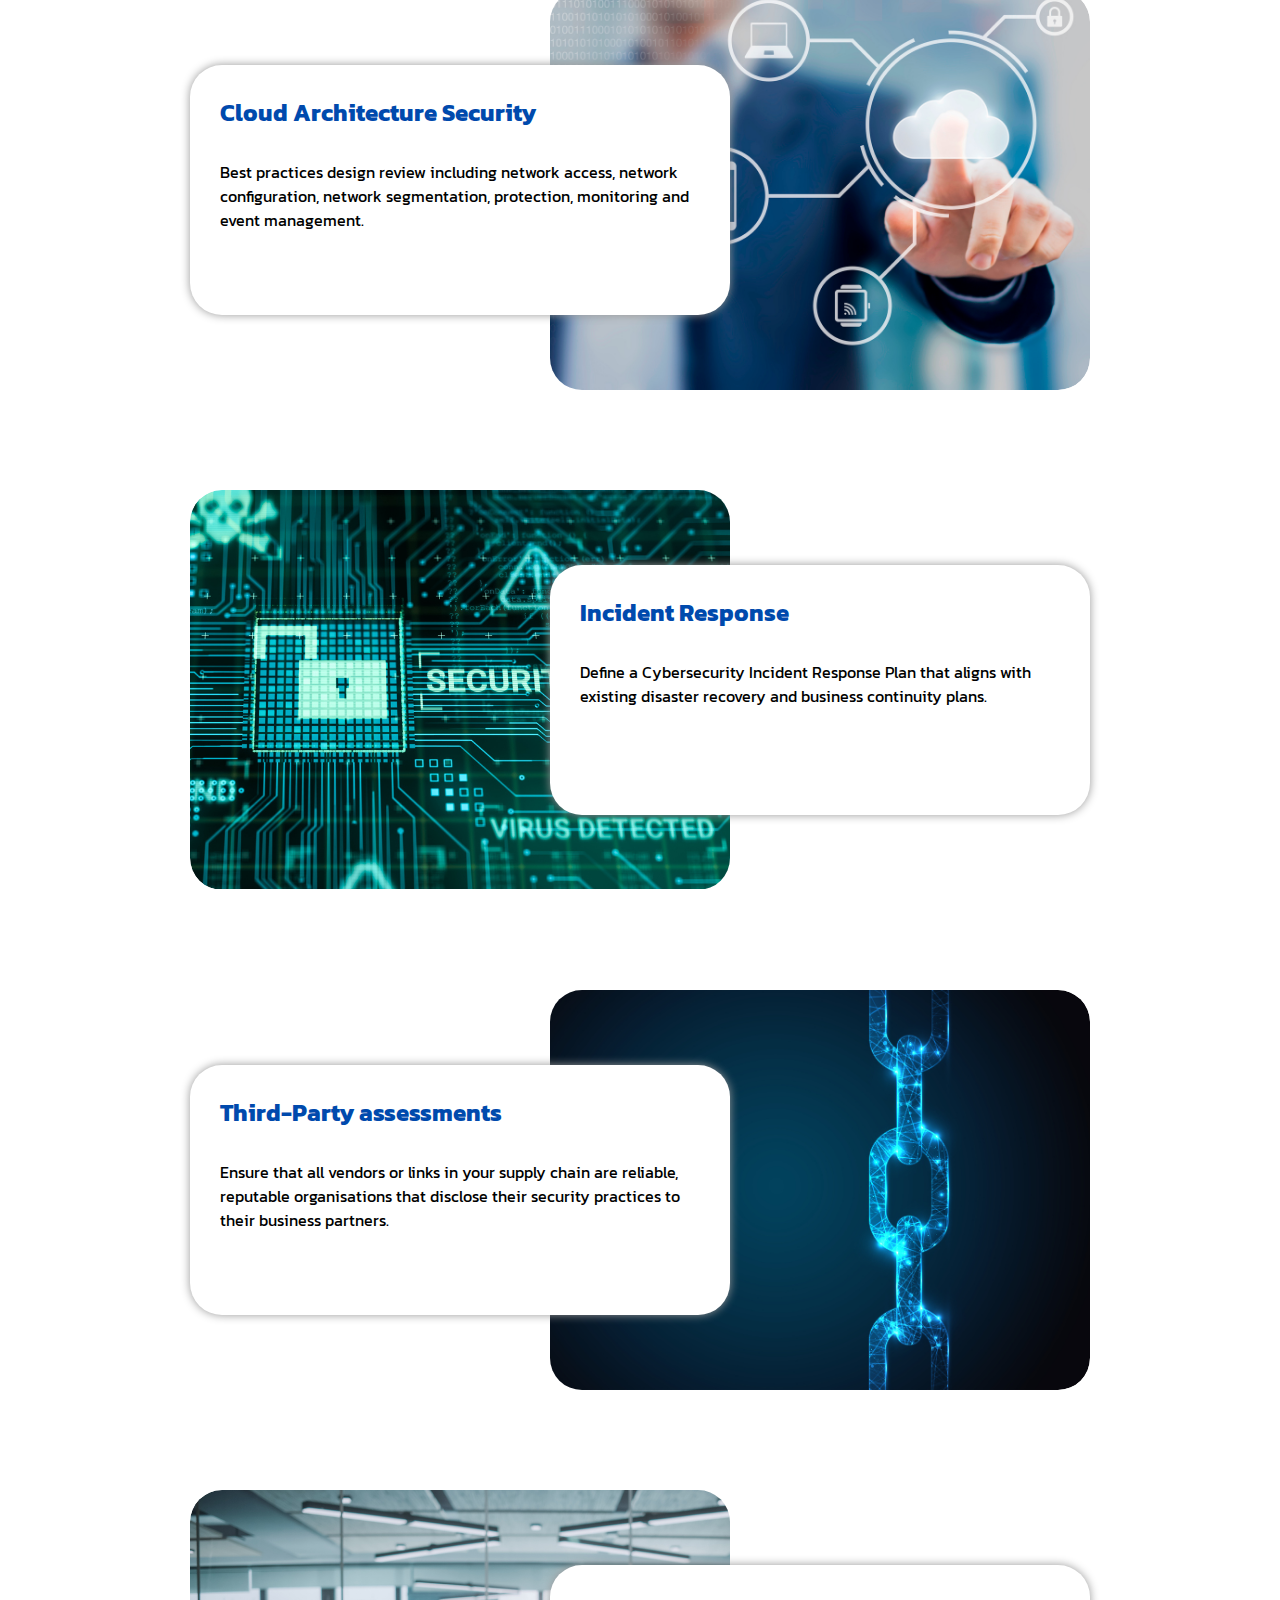
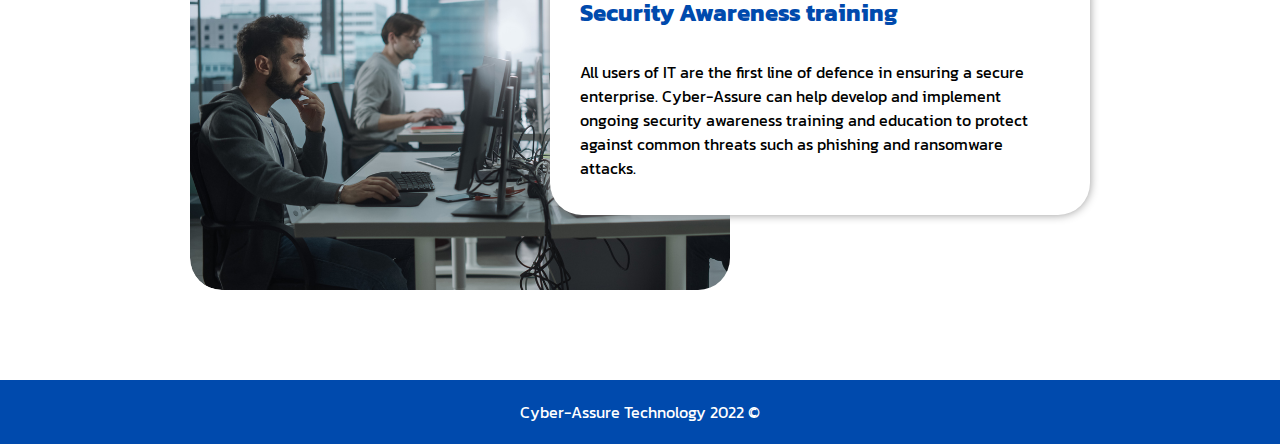
==== commit 233357ec: "commit" ====
--- a/index.html
+++ b/index.html
@@ -24,19 +24,17 @@
         <div class="banner">
             <img src="./images/hero.jpg">
             <h1>Cyber-Assure</h1>
-            <h2>Technology</h2>   
-
-      
+            <h2>Technology</h2>         
         </div>
         
            <div class="qualifications">
-                <div class="qual"><h3>World Class Security Experts</h2></div>
+                <div class="qual"><p>World Class Security Experts</p></div>
                 <div class="borderLine"></div>
                 <div class="qual">
                     <img src="./images/logos/isc2_cissp2.png">
                 </div>  
                 <div class="borderLine"></div>
-                <div class="qual"><h3>Decades of Experience</h2></div>
+                <div class="qual"><p>Decades of Experience</p></div>
               
             </div>
 
--- a/css/styles.css
+++ b/css/styles.css
@@ -44,12 +44,11 @@
     height: 500px;
     width: 100%;
     overflow: hidden;
-    top: 50px;
 }
 
 .banner img {
-    height: 100%;
-    min-width: 100%;
+    height: auto;
+    width: 100%;
 }
 
 
@@ -121,18 +120,13 @@
     margin: auto;
 }
 
-.cardsHolder {
-    position: relative;
-    width: 70%;
-    min-width: 1200px;
-    margin: auto;
-    margin-top: 150px;
-}
+
 
 .card {
     height: 400px;
+    max-width: 900px;
     overflow: hidden;
-    margin: 5em;
+    margin: 5em auto; 
     padding: 10px;
 }
 
@@ -140,6 +134,7 @@
     position: relative;
     width: 100%;
     height: 100%;
+    transition: 1s;
 }
 
 .cardContent .textLeft,
@@ -150,7 +145,8 @@
     width: 60%;
     margin: 75px 0;
     height: 250px;
-    box-shadow: 0 0 0.8em rgb(98, 98, 98);
+    box-shadow: 0 0 10px rgb(151, 151, 151);
+    border-radius: 2em;
 }
 
 .cardsHolder .textLeft {
@@ -179,6 +175,7 @@
     height: 100%;
     overflow: hidden;
     border-radius: 2em;
+    transition: 1s;
 
 }
 
@@ -246,6 +243,11 @@
         height: 400px;
     }
 
+    .banner img {
+        height: 100%;
+        width: 100%;
+    }
+
     .banner h1 {
         font-size: 3em;
         top: 150px
@@ -256,10 +258,13 @@
         top: 200px;
     }
 
+    .banner p {
+        top: 250px
+    }
+
     .qualifications {
         width: 250px;
         top: 280px;
-        font-size: 0.8em;
         height: auto;
         display: block;
     }
@@ -279,21 +284,21 @@
     .cardsHolder {
         width: 100%;
         min-width: 0;
-        margin-top: 140px;
+        margin-top: 180px;
     }
 
     .card {
-        margin: 0;
-        width: 100%;
-        padding: 1.5em 0;
+        margin: 0 auto;
+        width: 100%;
+        padding: 2em 0;
         height: auto;
+        max-width: 600px;
     }
 
     .cardContent {
         width: 90%;
         margin: auto;
         box-shadow: 0 0 15px rgb(239, 239, 239);
-        text-align: center;
         border-radius: 2em;
     }
 
@@ -326,9 +331,9 @@
         position: relative;
         width: 100%;
         margin: auto;
-        height: 400px;
+        height: 350px;
         bottom: 0;
-        border-radius: 2em;
+        border-radius: 0 0 2em 2em;
         margin-top: 10px;
     }
 
@@ -339,7 +344,7 @@
         position: absolute;
         top: 0;
         left: 0;
-        border-radius: 2em;
+        border-radius: 0 0 2em 2em;
     }
 }
 
@@ -348,6 +353,12 @@
 
     .cardContent .imgHolderRight,
     .cardsHolder .imgHolderLeft {
-        height: 190px;
+        height: 200px;
+    }
+
+    .banner img {
+        height: 100%;
+        width: auto;
+
     }
 }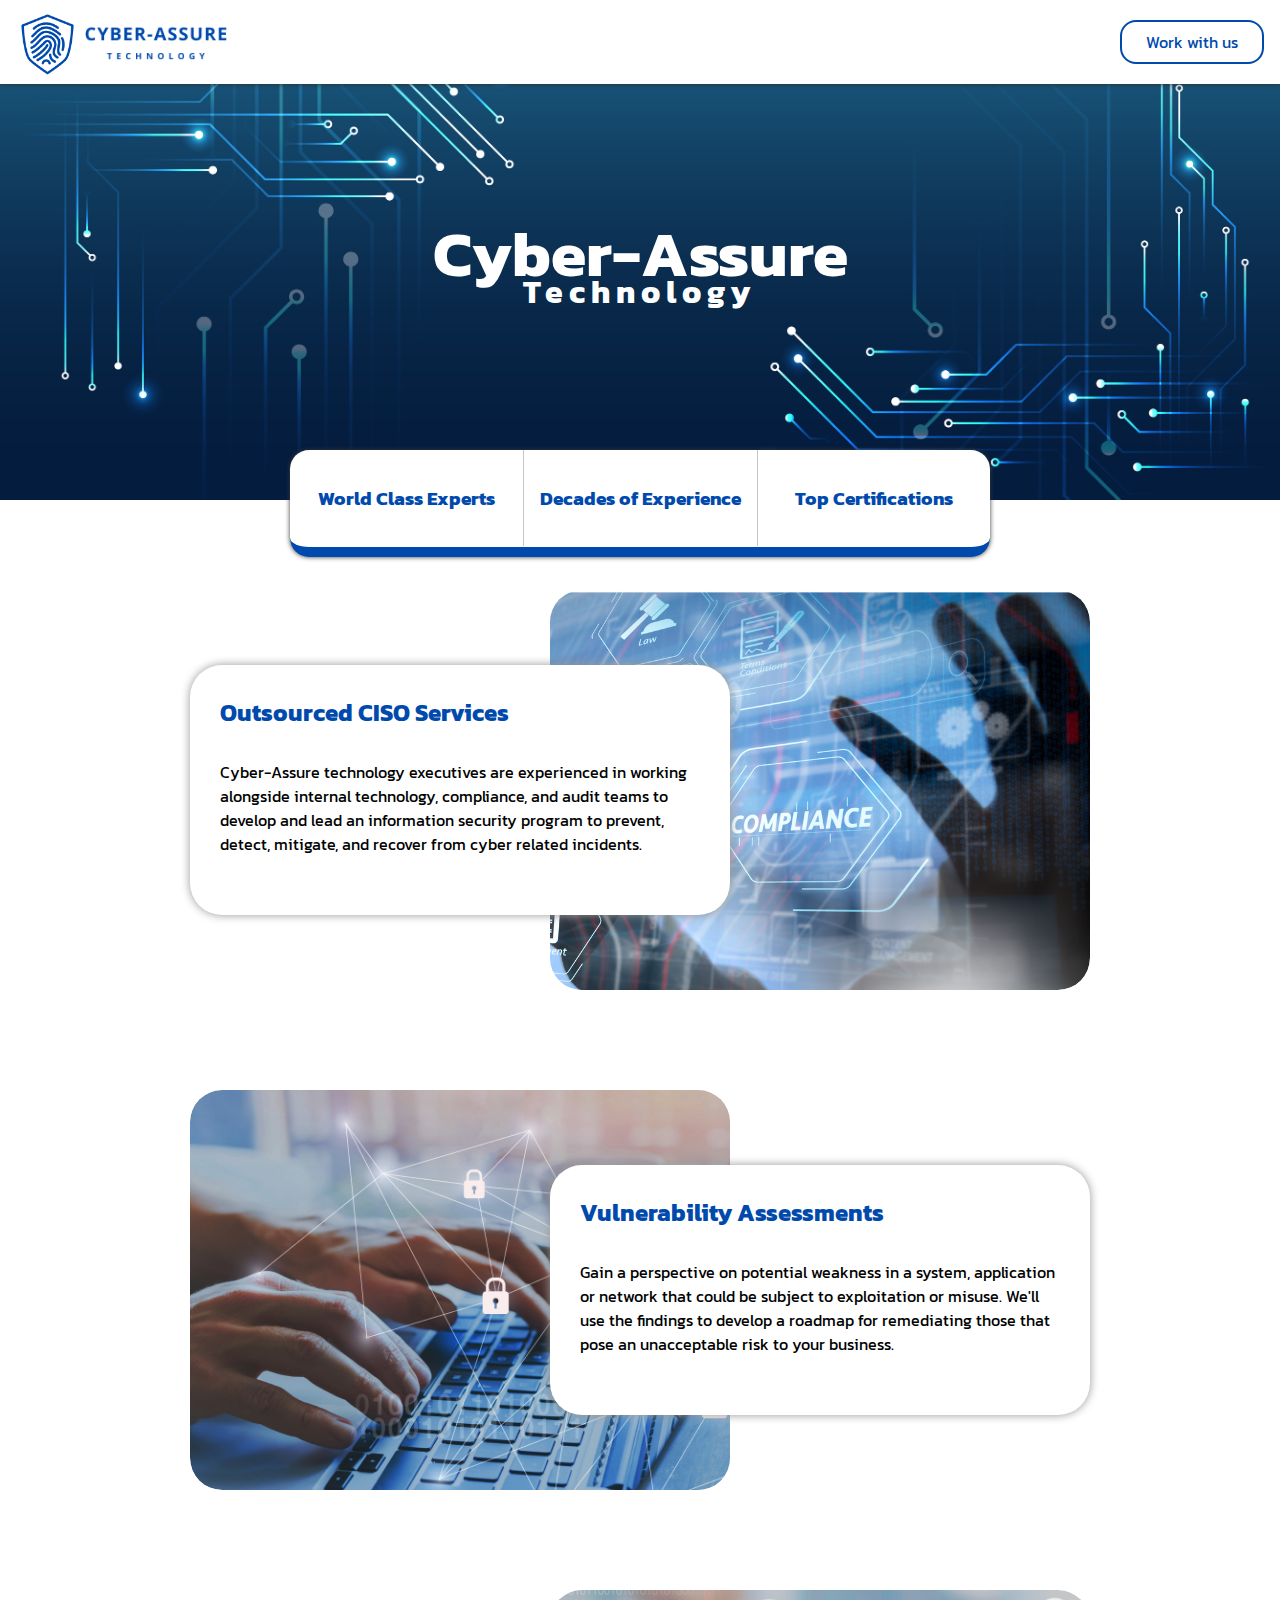
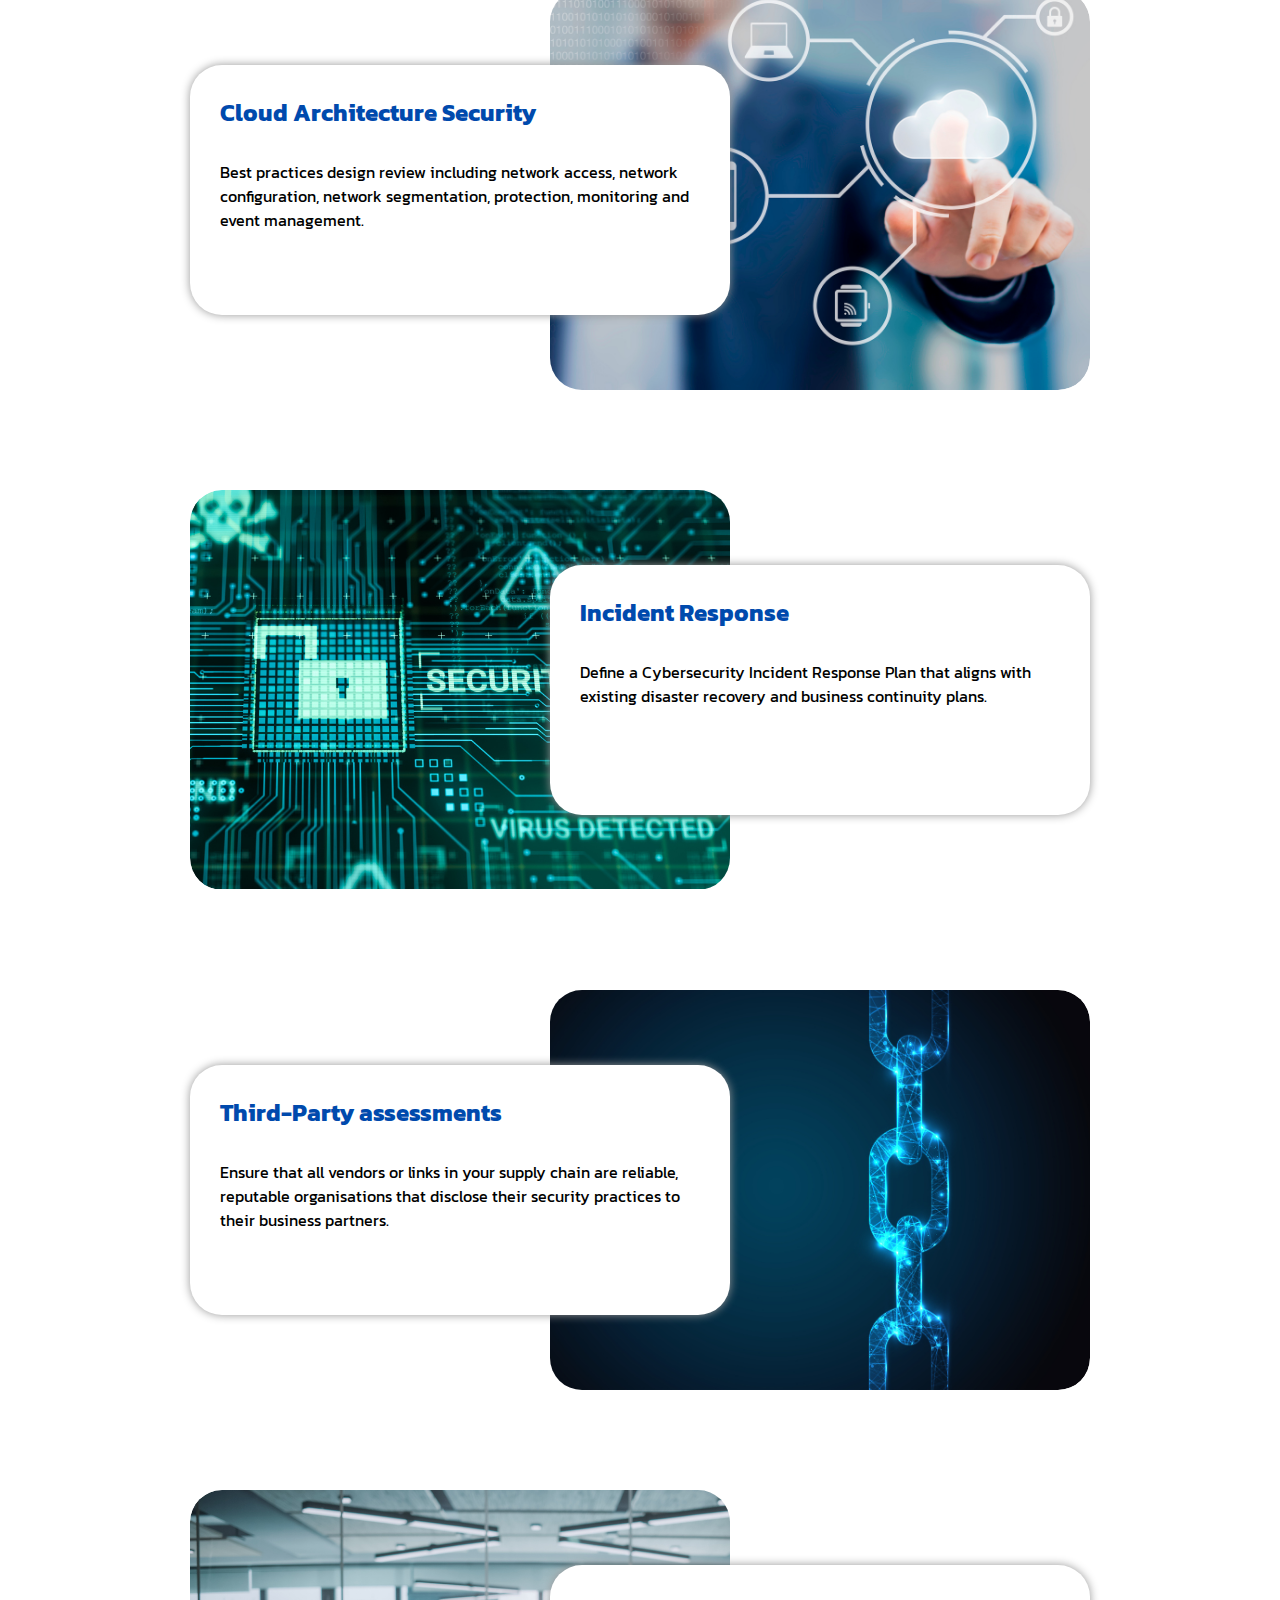
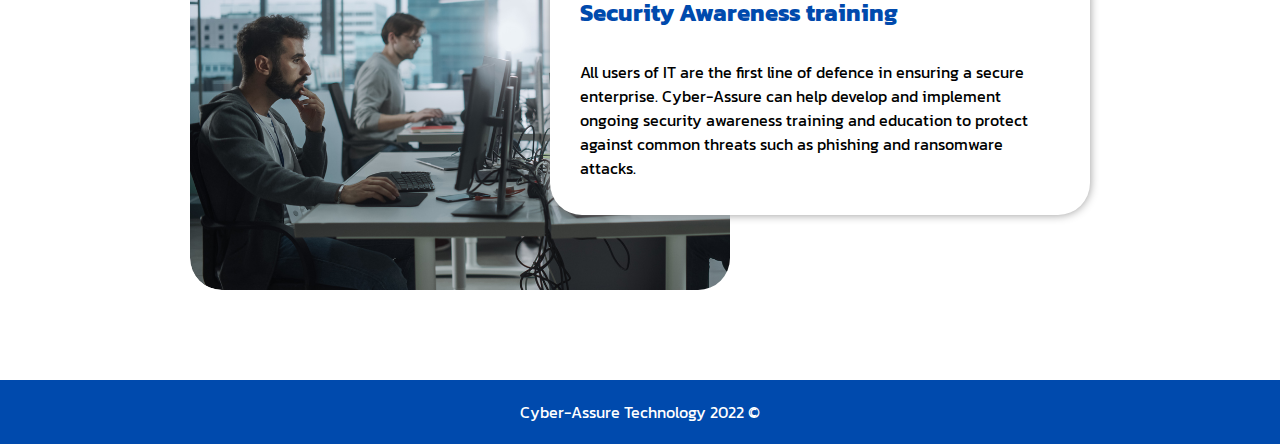
==== commit 68987248: "commit" ====
--- a/index.html
+++ b/index.html
@@ -28,13 +28,15 @@
         </div>
         
            <div class="qualifications">
-                <div class="qual"><p>World Class Security Experts</p></div>
+                <div class="qual"><p>World Class Experts</p></div>
                 <div class="borderLine"></div>
                 <div class="qual">
-                    <img src="./images/logos/isc2_cissp2.png">
+                    <p>Decades of Experience</p>
                 </div>  
                 <div class="borderLine"></div>
-                <div class="qual"><p>Decades of Experience</p></div>
+                <div class="qual">
+                    <p>Top Certifications</p>
+                  </div>
               
             </div>
 
--- a/css/styles.css
+++ b/css/styles.css
@@ -94,7 +94,7 @@
     border-radius: 1em;
     box-shadow: 0 0 5px rgb(55, 55, 55);
     position: absolute;
-    top: 425px;
+    top: 450px;
     left: 50%;
     transform: translate(-50%);
     display: flex;
@@ -102,16 +102,24 @@
     text-align: center;
     z-index: 1;
     border-bottom: #004AAD 10px solid;
+    font-weight: bold;
+    font-size: 1.2em;
+    color: #004AAD;
 }
 
 .qual {
     width: 33%;
     margin: auto;
-    padding: 2em 0;
+    padding: 1.5em 0;
+    position: relative;
 }
 
 .qual img {
-    width: 50px;
+    width: 40px;
+}
+
+.qual p {
+    margin: 5px;
 }
 
 .borderLine {
@@ -119,8 +127,6 @@
     height: 5em;
     margin: auto;
 }
-
-
 
 .card {
     height: 400px;
@@ -138,7 +144,7 @@
 }
 
 .cardContent .textLeft,
-.cardsHolder .textRight {
+.cardContent .textRight {
     position: absolute;
     background-color: white;
     z-index: 1;
@@ -149,11 +155,11 @@
     border-radius: 2em;
 }
 
-.cardsHolder .textLeft {
+.cardContent .textLeft {
     left: 0;
 }
 
-.cardsHolder .textRight {
+.cardContent .textRight {
     right: 0;
 }
 
@@ -168,7 +174,7 @@
 }
 
 .cardContent .imgHolderRight,
-.cardsHolder .imgHolderLeft {
+.cardContent .imgHolderLeft {
     position: absolute;
     top: 0;
     width: 60%;
@@ -179,7 +185,7 @@
 
 }
 
-.cardsHolder .imgHolderLeft {
+.cardContent .imgHolderLeft {
     left: 0;
 }
 
@@ -318,7 +324,7 @@
     }
 
     .cardContent .textLeft,
-    .cardsHolder .textRight {
+    .cardContent .textRight {
         position: relative;
         width: 100%;
         margin: 0;
@@ -327,7 +333,7 @@
     }
 
     .cardContent .imgHolderRight,
-    .cardsHolder .imgHolderLeft {
+    .cardContent .imgHolderLeft {
         position: relative;
         width: 100%;
         margin: auto;
@@ -352,7 +358,7 @@
 @media screen and (max-width: 800px) {
 
     .cardContent .imgHolderRight,
-    .cardsHolder .imgHolderLeft {
+    .cardContent .imgHolderLeft {
         height: 200px;
     }
 
